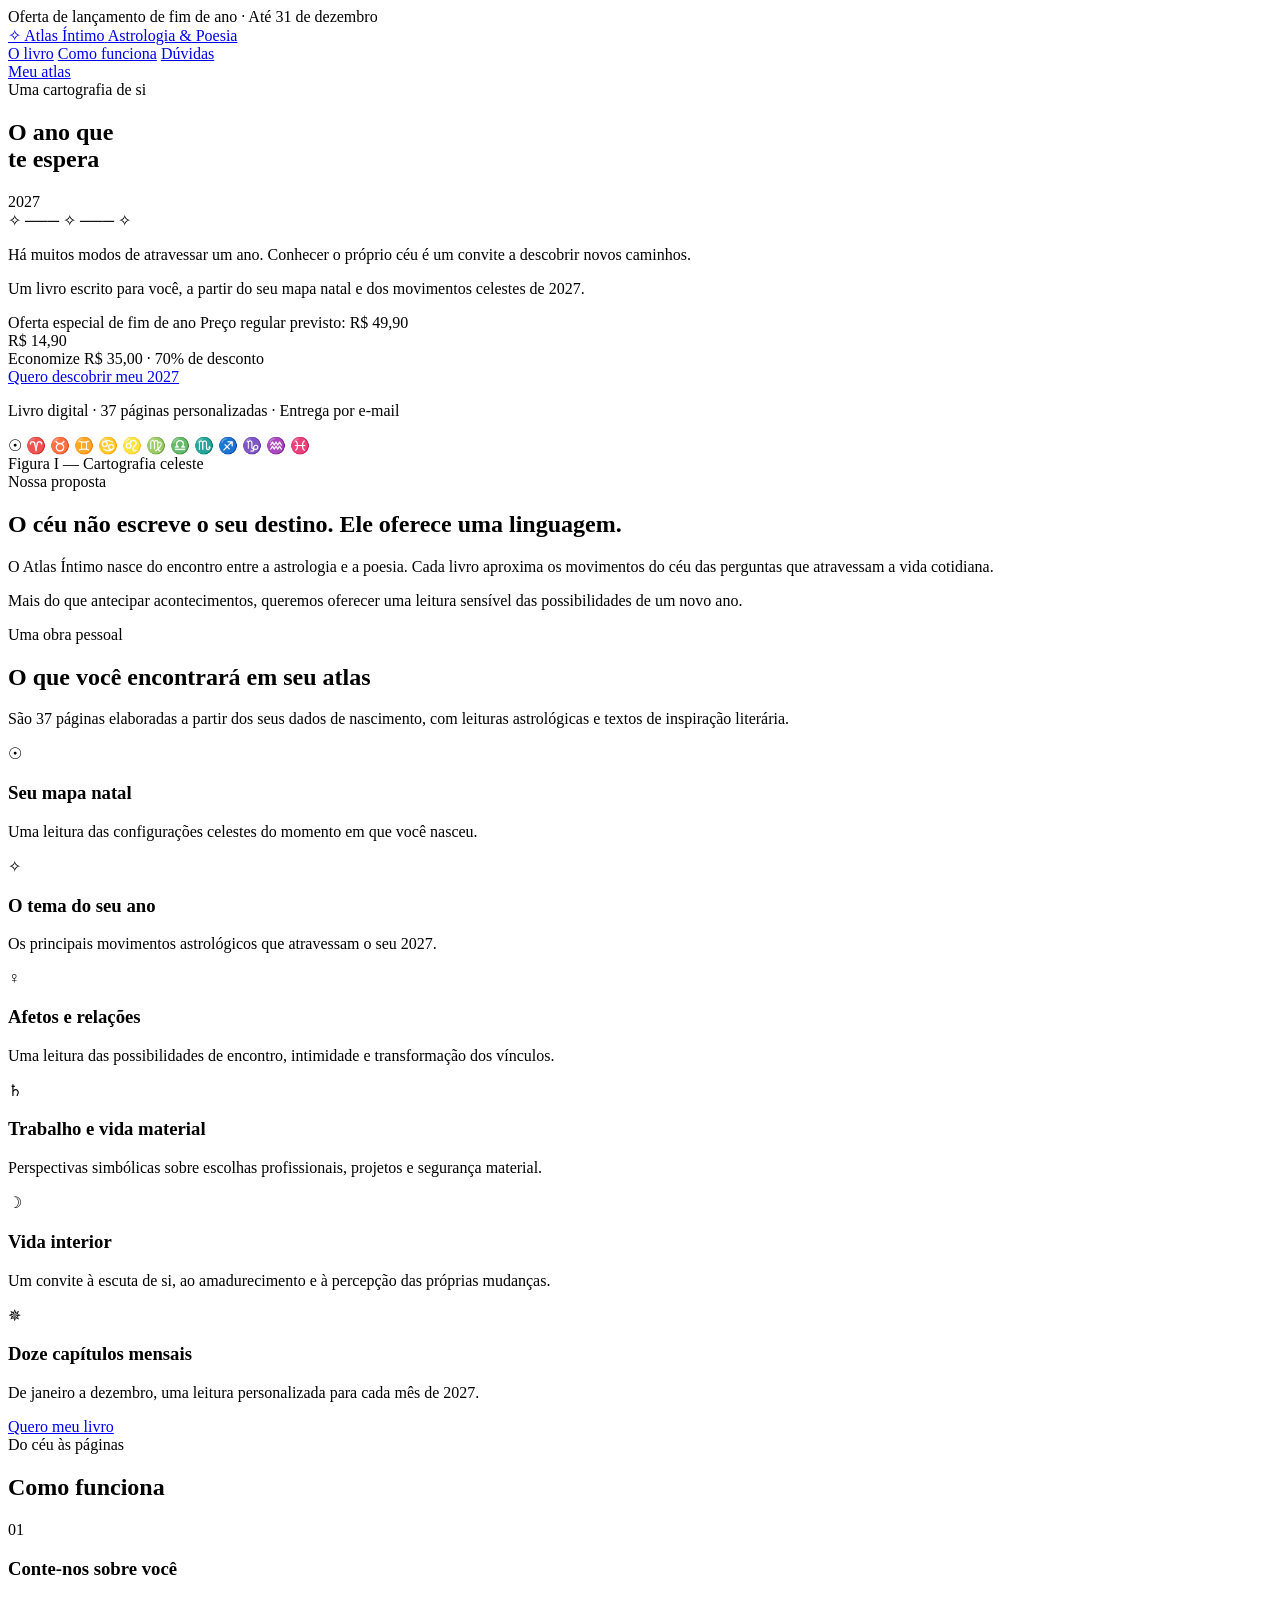
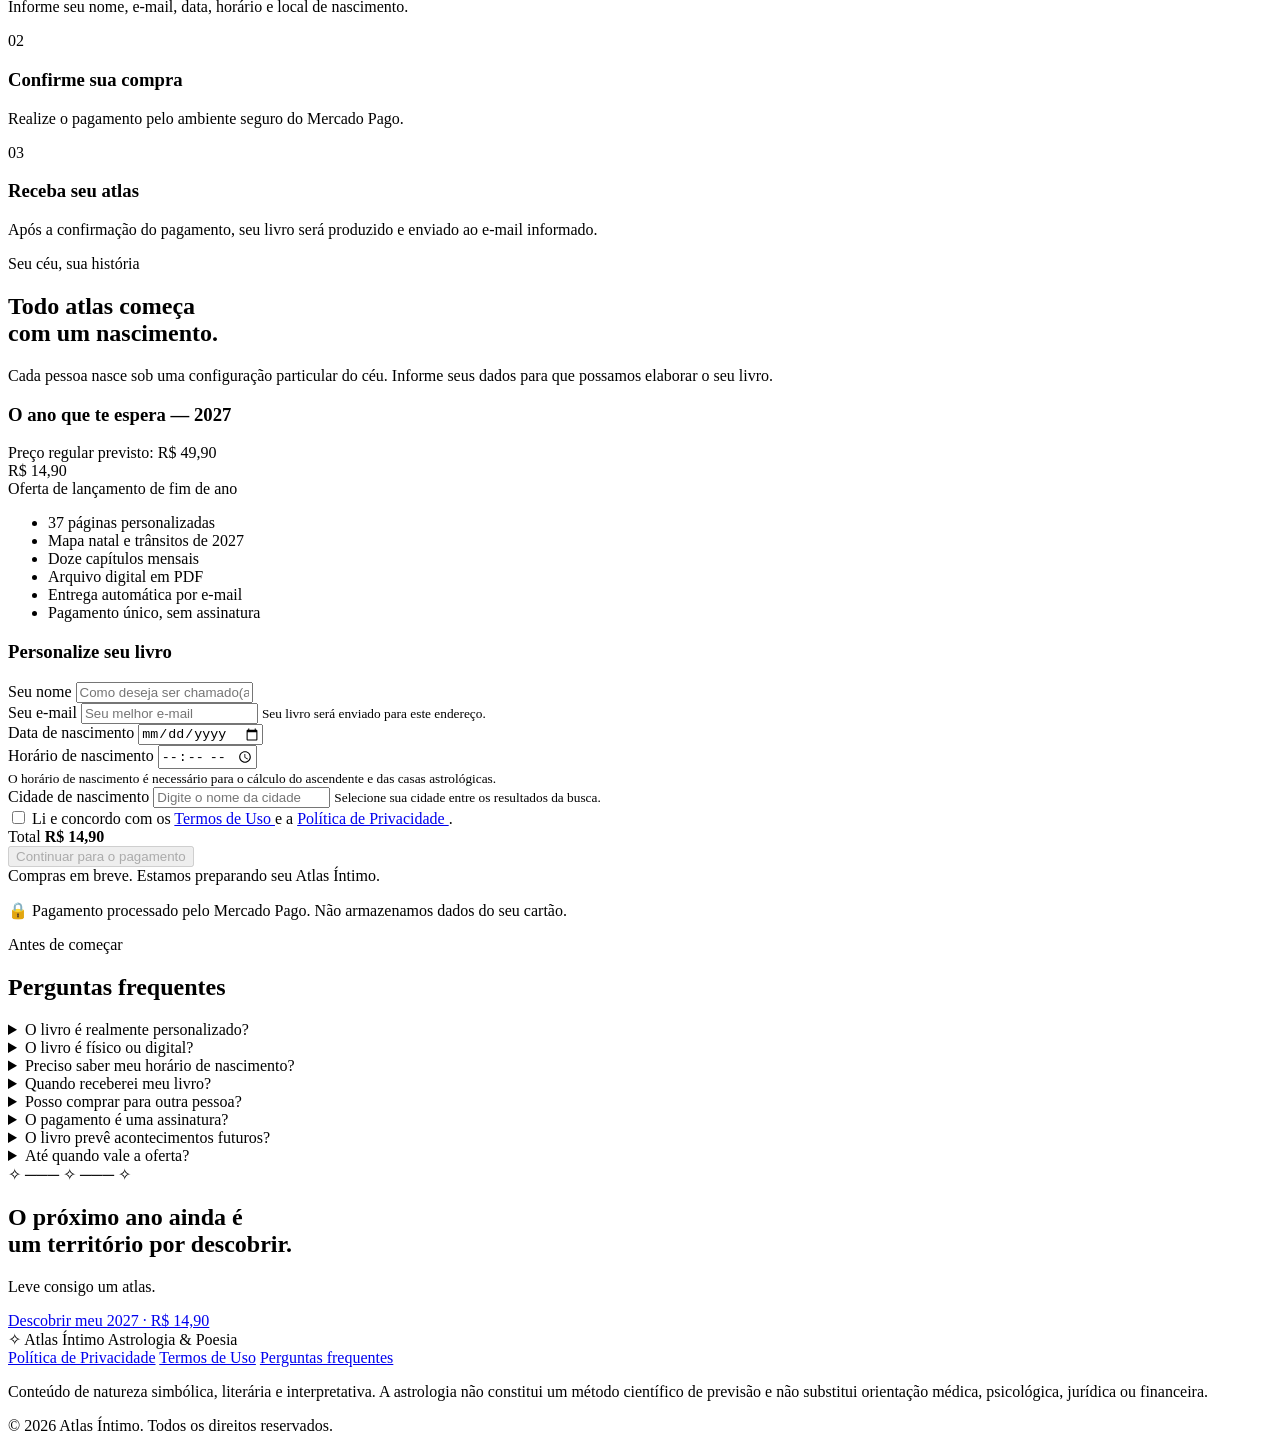
==== index.html @ c2a71038 "Create index.html Criar página inicial do Atlas Íntimo 2027" ====
<!DOCTYPE html>
<html lang="pt-BR">
<head>
    <meta charset="UTF-8">
    <meta name="viewport" content="width=device-width, initial-scale=1.0">

    <title>Atlas Íntimo | O ano que te espera — 2027</title>

    <meta name="description" content="Descubra o seu 2027 em um livro personalizado que aproxima astrologia, poesia e autoconhecimento.">

    <meta name="theme-color" content="#193C32">

    <link rel="stylesheet" href="style.css">
    <script src="script.js" defer></script>
</head>

<body>

    <div class="announcement">
        Oferta de lançamento de fim de ano · Até 31 de dezembro
    </div>

    <header class="header">
        <a class="brand" href="#">
            <span class="brand-symbol">✧</span>
            <span class="brand-name">Atlas Íntimo</span>
            <span class="brand-description">Astrologia &amp; Poesia</span>
        </a>

        <nav>
            <a href="#livro">O livro</a>
            <a href="#como-funciona">Como funciona</a>
            <a href="#perguntas">Dúvidas</a>
        </nav>

        <a class="button button-outline" href="#personalizar">
            Meu atlas
        </a>
    </header>

    <main>

        <section class="hero">
            <div class="hero-content">

                <span class="eyebrow">
                    Uma cartografia de si
                </span>

                <h1>O ano que<br>te espera</h1>

                <span class="hero-year">2027</span>

                <div class="ornament">✧ ─── ✧ ─── ✧</div>

                <p class="hero-description">
                    Há muitos modos de atravessar um ano.
                    Conhecer o próprio céu é um convite
                    a descobrir novos caminhos.
                </p>

                <p>
                    Um livro escrito para você, a partir
                    do seu mapa natal e dos movimentos
                    celestes de 2027.
                </p>

                <div class="offer">
                    <span class="offer-label">
                        Oferta especial de fim de ano
                    </span>

                    <span class="price-original">
                        Preço regular previsto: R$ 49,90
                    </span>

                    <div class="price">R$ 14,90</div>

                    <span class="discount">
                        Economize R$ 35,00 · 70% de desconto
                    </span>
                </div>

                <a class="button button-primary" href="#personalizar">
                    Quero descobrir meu 2027
                </a>

                <p class="microcopy">
                    Livro digital · 37 páginas personalizadas
                    · Entrega por e-mail
                </p>
            </div>

            <div class="hero-art" aria-hidden="true">
                <div class="celestial-map">
                    <div class="orbit orbit-one"></div>
                    <div class="orbit orbit-two"></div>
                    <div class="orbit orbit-three"></div>
                    <div class="orbit orbit-four"></div>

                    <span class="map-center">☉</span>

                    <span class="zodiac z1">♈</span>
                    <span class="zodiac z2">♉</span>
                    <span class="zodiac z3">♊</span>
                    <span class="zodiac z4">♋</span>
                    <span class="zodiac z5">♌</span>
                    <span class="zodiac z6">♍</span>
                    <span class="zodiac z7">♎</span>
                    <span class="zodiac z8">♏</span>
                    <span class="zodiac z9">♐</span>
                    <span class="zodiac z10">♑</span>
                    <span class="zodiac z11">♒</span>
                    <span class="zodiac z12">♓</span>
                </div>

                <span class="map-caption">
                    Figura I — Cartografia celeste
                </span>
            </div>
        </section>

        <section class="manifesto section">
            <span class="eyebrow">Nossa proposta</span>

            <h2>
                O céu não escreve o seu destino.
                Ele oferece uma linguagem.
            </h2>

            <p>
                O Atlas Íntimo nasce do encontro entre
                a astrologia e a poesia. Cada livro
                aproxima os movimentos do céu das
                perguntas que atravessam a vida cotidiana.
            </p>

            <p>
                Mais do que antecipar acontecimentos,
                queremos oferecer uma leitura sensível
                das possibilidades de um novo ano.
            </p>
        </section>

        <section id="livro" class="book-section section">

            <span class="eyebrow">Uma obra pessoal</span>

            <h2>O que você encontrará em seu atlas</h2>

            <p class="section-intro">
                São 37 páginas elaboradas a partir dos
                seus dados de nascimento, com leituras
                astrológicas e textos de inspiração literária.
            </p>

            <div class="feature-grid">

                <article class="feature">
                    <span class="feature-symbol">☉</span>
                    <h3>Seu mapa natal</h3>
                    <p>
                        Uma leitura das configurações
                        celestes do momento em que
                        você nasceu.
                    </p>
                </article>

                <article class="feature">
                    <span class="feature-symbol">✧</span>
                    <h3>O tema do seu ano</h3>
                    <p>
                        Os principais movimentos
                        astrológicos que atravessam
                        o seu 2027.
                    </p>
                </article>

                <article class="feature">
                    <span class="feature-symbol">♀</span>
                    <h3>Afetos e relações</h3>
                    <p>
                        Uma leitura das possibilidades
                        de encontro, intimidade e
                        transformação dos vínculos.
                    </p>
                </article>

                <article class="feature">
                    <span class="feature-symbol">♄</span>
                    <h3>Trabalho e vida material</h3>
                    <p>
                        Perspectivas simbólicas sobre
                        escolhas profissionais, projetos
                        e segurança material.
                    </p>
                </article>

                <article class="feature">
                    <span class="feature-symbol">☽</span>
                    <h3>Vida interior</h3>
                    <p>
                        Um convite à escuta de si,
                        ao amadurecimento e à percepção
                        das próprias mudanças.
                    </p>
                </article>

                <article class="feature">
                    <span class="feature-symbol">✵</span>
                    <h3>Doze capítulos mensais</h3>
                    <p>
                        De janeiro a dezembro,
                        uma leitura personalizada
                        para cada mês de 2027.
                    </p>
                </article>

            </div>

            <a class="button button-primary" href="#personalizar">
                Quero meu livro
            </a>
        </section>

        <section id="como-funciona" class="how-section section">

            <span class="eyebrow">Do céu às páginas</span>

            <h2>Como funciona</h2>

            <div class="steps">

                <article class="step">
                    <span class="step-number">01</span>
                    <h3>Conte-nos sobre você</h3>
                    <p>
                        Informe seu nome, e-mail,
                        data, horário e local de nascimento.
                    </p>
                </article>

                <article class="step">
                    <span class="step-number">02</span>
                    <h3>Confirme sua compra</h3>
                    <p>
                        Realize o pagamento pelo ambiente
                        seguro do Mercado Pago.
                    </p>
                </article>

                <article class="step">
                    <span class="step-number">03</span>
                    <h3>Receba seu atlas</h3>
                    <p>
                        Após a confirmação do pagamento,
                        seu livro será produzido e enviado
                        ao e-mail informado.
                    </p>
                </article>

            </div>
        </section>

        <section id="personalizar" class="order-section section">

            <div class="order-intro">

                <span class="eyebrow">Seu céu, sua história</span>

                <h2>Todo atlas começa<br>com um nascimento.</h2>

                <p>
                    Cada pessoa nasce sob uma configuração
                    particular do céu. Informe seus dados
                    para que possamos elaborar o seu livro.
                </p>

                <div class="order-summary">
                    <h3>O ano que te espera — 2027</h3>

                    <span class="price-original">
                        Preço regular previsto: R$ 49,90
                    </span>

                    <div class="price">R$ 14,90</div>

                    <span class="discount">
                        Oferta de lançamento de fim de ano
                    </span>

                    <ul>
                        <li>37 páginas personalizadas</li>
                        <li>Mapa natal e trânsitos de 2027</li>
                        <li>Doze capítulos mensais</li>
                        <li>Arquivo digital em PDF</li>
                        <li>Entrega automática por e-mail</li>
                        <li>Pagamento único, sem assinatura</li>
                    </ul>
                </div>
            </div>

            <form id="pedido-form" class="order-form">

                <h3>Personalize seu livro</h3>

                <div class="form-group">
                    <label for="nome">Seu nome</label>

                    <input
                        type="text"
                        id="nome"
                        name="nome"
                        placeholder="Como deseja ser chamado(a)?"
                        minlength="2"
                        maxlength="100"
                        autocomplete="name"
                        required
                    >
                </div>

                <div class="form-group">
                    <label for="email">Seu e-mail</label>

                    <input
                        type="email"
                        id="email"
                        name="email"
                        placeholder="Seu melhor e-mail"
                        maxlength="254"
                        autocomplete="email"
                        required
                    >

                    <small>
                        Seu livro será enviado para este endereço.
                    </small>
                </div>

                <div class="form-row">

                    <div class="form-group">
                        <label for="data_nascimento">
                            Data de nascimento
                        </label>

                        <input
                            type="date"
                            id="data_nascimento"
                            name="data_nascimento"
                            min="1900-01-01"
                            required
                        >
                    </div>

                    <div class="form-group">
                        <label for="hora_nascimento">
                            Horário de nascimento
                        </label>

                        <input
                            type="time"
                            id="hora_nascimento"
                            name="hora_nascimento"
                            required
                        >
                    </div>

                </div>

                <small class="form-note">
                    O horário de nascimento é necessário
                    para o cálculo do ascendente e das
                    casas astrológicas.
                </small>

                <div class="form-group city-group">

                    <label for="cidade_nascimento">
                        Cidade de nascimento
                    </label>

                    <input
                        type="text"
                        id="cidade_nascimento"
                        name="cidade_nascimento"
                        placeholder="Digite o nome da cidade"
                        autocomplete="off"
                        maxlength="150"
                        required
                    >

                    <div
                        id="sugestoes-cidades"
                        class="city-suggestions"
                        aria-live="polite"
                        hidden
                    ></div>

                    <small id="cidade-status">
                        Selecione sua cidade entre os
                        resultados da busca.
                    </small>
                </div>

                <input type="hidden" id="latitude" name="latitude">

                <input type="hidden" id="longitude" name="longitude">

                <input
                    type="hidden"
                    id="estado_nascimento"
                    name="estado_nascimento"
                >

                <input
                    type="hidden"
                    id="pais_nascimento"
                    name="pais_nascimento"
                >

                <div class="form-group consent">

                    <label class="checkbox-label">
                        <input
                            type="checkbox"
                            id="consentimento"
                            required
                        >

                        <span>
                            Li e concordo com os
                            <a href="termos.html" target="_blank" rel="noopener">
                                Termos de Uso
                            </a>
                            e a
                            <a href="privacidade.html" target="_blank" rel="noopener">
                                Política de Privacidade
                            </a>.
                        </span>
                    </label>
                </div>

                <div class="checkout-total">
                    <span>Total</span>
                    <strong>R$ 14,90</strong>
                </div>

                <button
                    type="submit"
                    id="botao-pagamento"
                    class="button button-primary button-full"
                    disabled
                >
                    Continuar para o pagamento
                </button>

                <div
                    id="form-mensagem"
                    role="status"
                    aria-live="polite"
                >
                    Compras em breve. Estamos preparando
                    seu Atlas Íntimo.
                </div>

                <p class="secure-payment">
                    🔒 Pagamento processado pelo Mercado Pago.
                    Não armazenamos dados do seu cartão.
                </p>

            </form>
        </section>

        <section id="perguntas" class="faq-section section">

            <span class="eyebrow">Antes de começar</span>

            <h2>Perguntas frequentes</h2>

            <div class="faq-list">

                <details>
                    <summary>O livro é realmente personalizado?</summary>
                    <p>
                        Sim. O conteúdo utiliza os dados do
                        seu nascimento, o cálculo do seu
                        mapa natal e os trânsitos astrológicos
                        de 2027. Os textos são produzidos
                        com auxílio de inteligência artificial.
                    </p>
                </details>

                <details>
                    <summary>O livro é físico ou digital?</summary>
                    <p>
                        Digital. Você receberá um arquivo
                        PDF de 37 páginas, que poderá ler
                        no celular, no computador ou no tablet.
                    </p>
                </details>

                <details>
                    <summary>Preciso saber meu horário de nascimento?</summary>
                    <p>
                        Sim. O horário é necessário para
                        calcular o ascendente e as casas
                        astrológicas utilizados no livro.
                    </p>
                </details>

                <details>
                    <summary>Quando receberei meu livro?</summary>
                    <p>
                        A produção começa após a confirmação
                        do pagamento. O arquivo será enviado
                        automaticamente ao seu e-mail assim
                        que estiver pronto.
                    </p>
                </details>

                <details>
                    <summary>Posso comprar para outra pessoa?</summary>
                    <p>
                        Sim, desde que tenha autorização
                        para utilizar os dados de nascimento
                        dessa pessoa. Informe o e-mail
                        em que deseja receber o arquivo.
                    </p>
                </details>

                <details>
                    <summary>O pagamento é uma assinatura?</summary>
                    <p>
                        Não. O pagamento é único e
                        corresponde à aquisição do seu
                        livro personalizado de 2027.
                    </p>
                </details>

                <details>
                    <summary>O livro prevê acontecimentos futuros?</summary>
                    <p>
                        O Atlas Íntimo oferece interpretações
                        simbólicas de inspiração astrológica
                        e literária. Não apresenta previsões
                        científicas nem determina acontecimentos
                        futuros.
                    </p>
                </details>

                <details>
                    <summary>Até quando vale a oferta?</summary>
                    <p>
                        A oferta de lançamento de R$ 14,90
                        é prevista até 31 de dezembro de 2026.
                        O preço regular previsto é R$ 49,90.
                    </p>
                </details>

            </div>
        </section>

        <section class="closing-section section">

            <div class="ornament">✧ ─── ✧ ─── ✧</div>

            <h2>O próximo ano ainda é<br>um território por descobrir.</h2>

            <p>
                Leve consigo um atlas.
            </p>

            <a class="button button-primary" href="#personalizar">
                Descobrir meu 2027 · R$ 14,90
            </a>
        </section>

    </main>

    <footer class="footer">

        <div class="footer-brand">

            <span class="brand-symbol">✧</span>

            <span class="brand-name">Atlas Íntimo</span>

            <span class="brand-description">
                Astrologia &amp; Poesia
            </span>

        </div>

        <nav class="footer-links">
            <a href="privacidade.html">Política de Privacidade</a>
            <a href="termos.html">Termos de Uso</a>
            <a href="#perguntas">Perguntas frequentes</a>
        </nav>

        <p class="editorial-notice">
            Conteúdo de natureza simbólica, literária
            e interpretativa. A astrologia não constitui
            um método científico de previsão e não
            substitui orientação médica, psicológica,
            jurídica ou financeira.
        </p>

        <p class="copyright">
            © 2026 Atlas Íntimo. Todos os direitos reservados.
        </p>

    </footer>

</body>
</html>
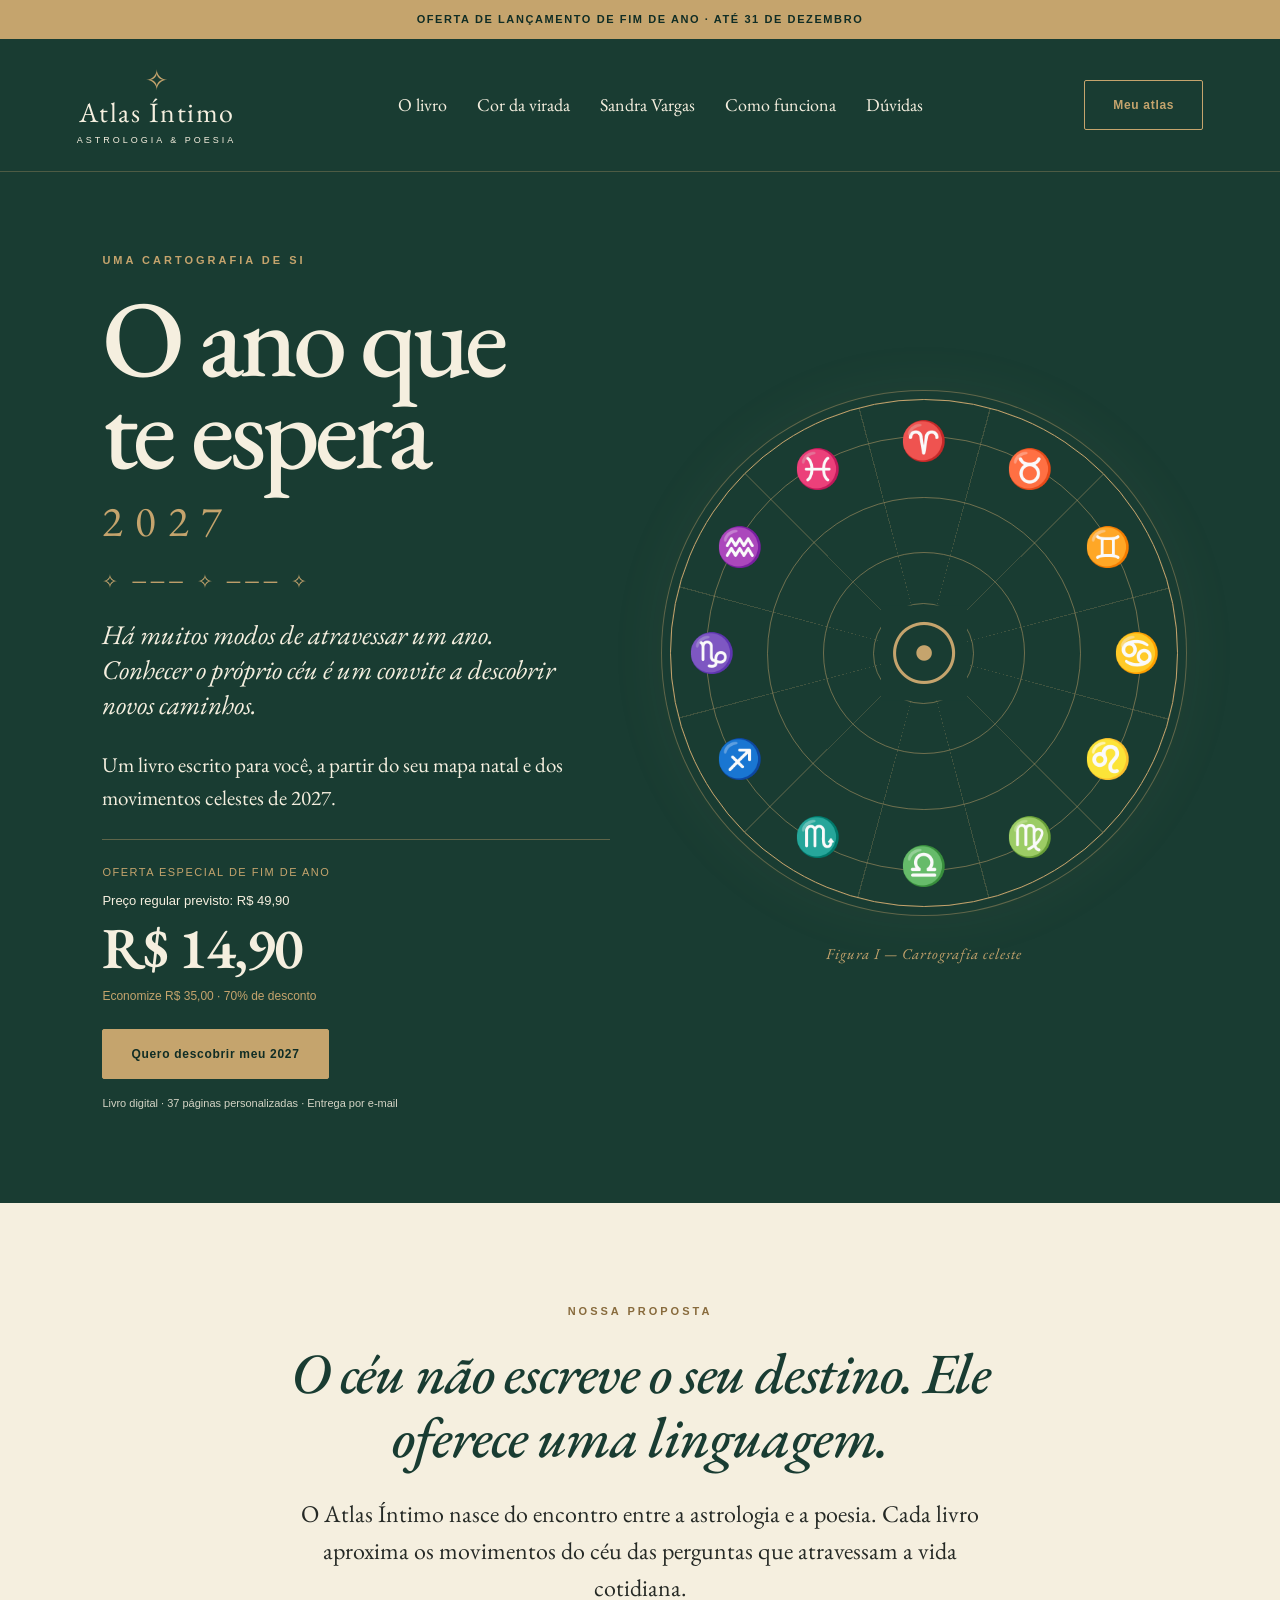
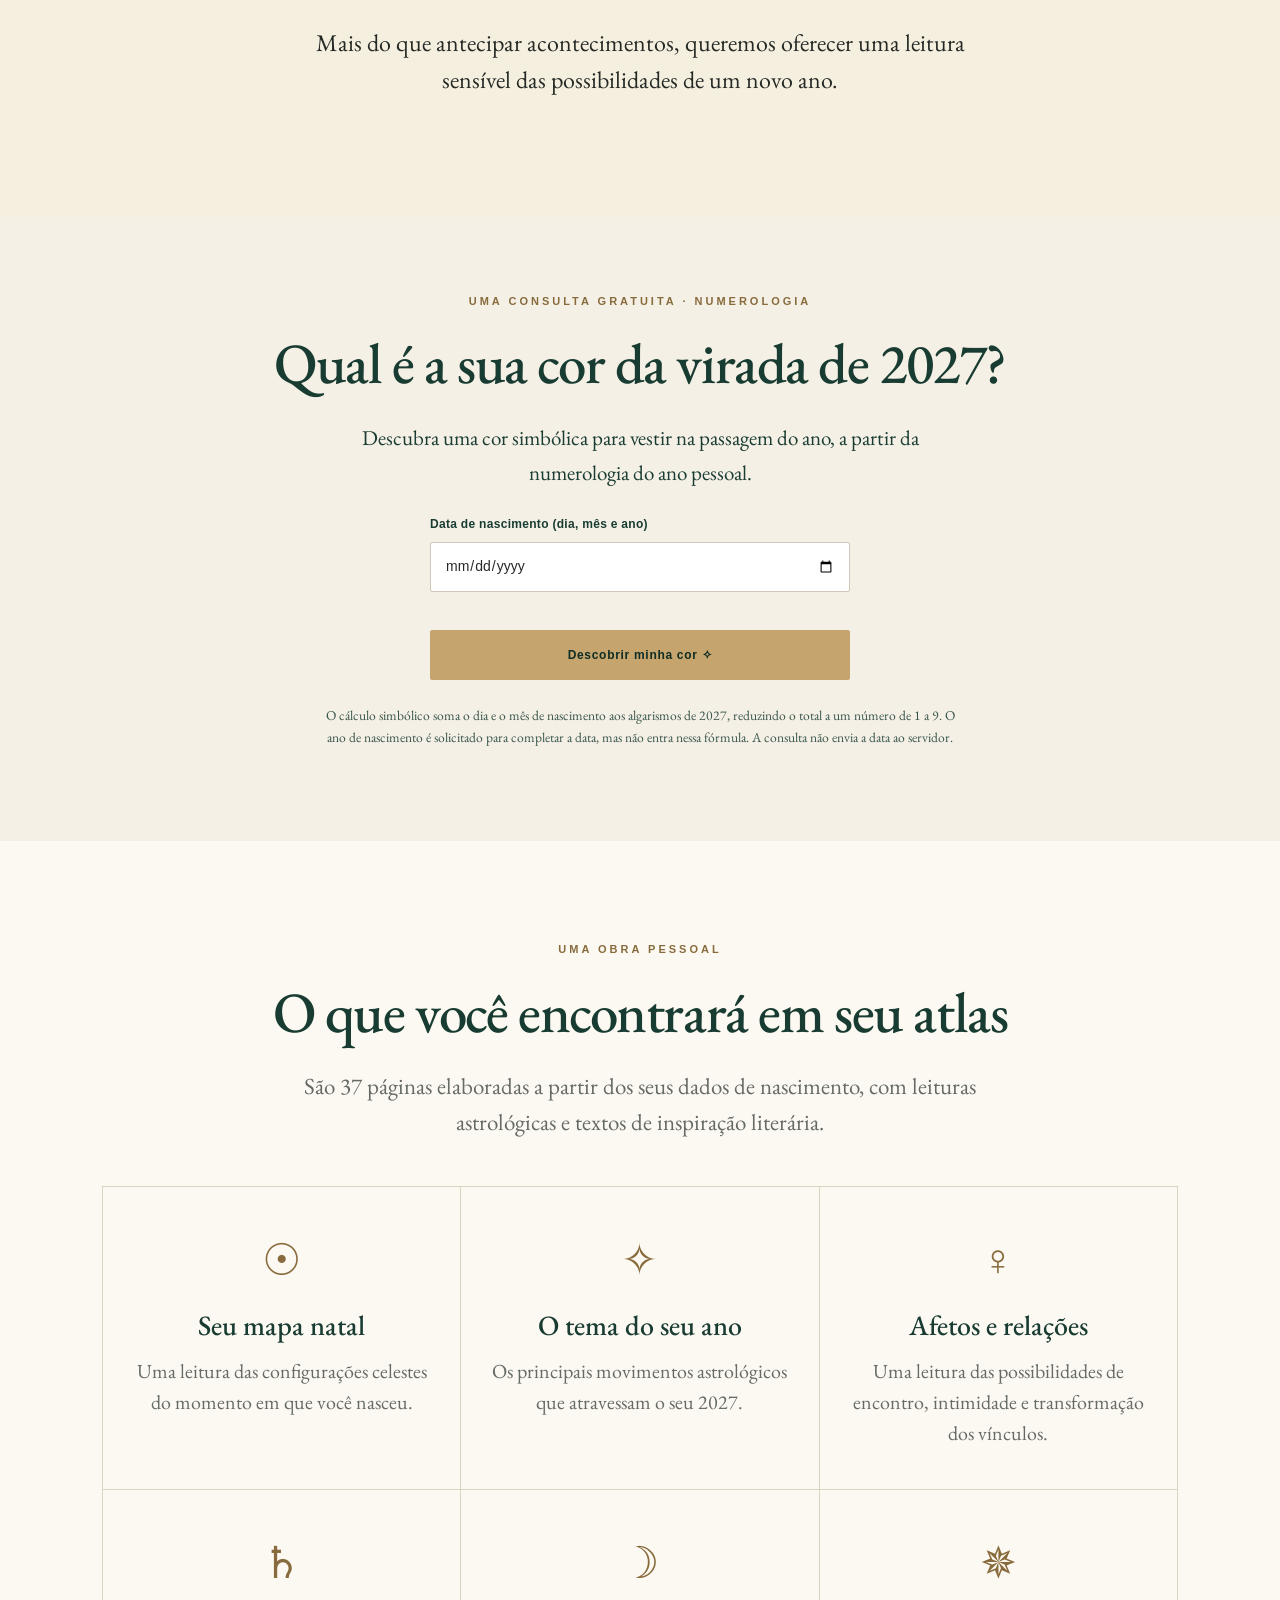
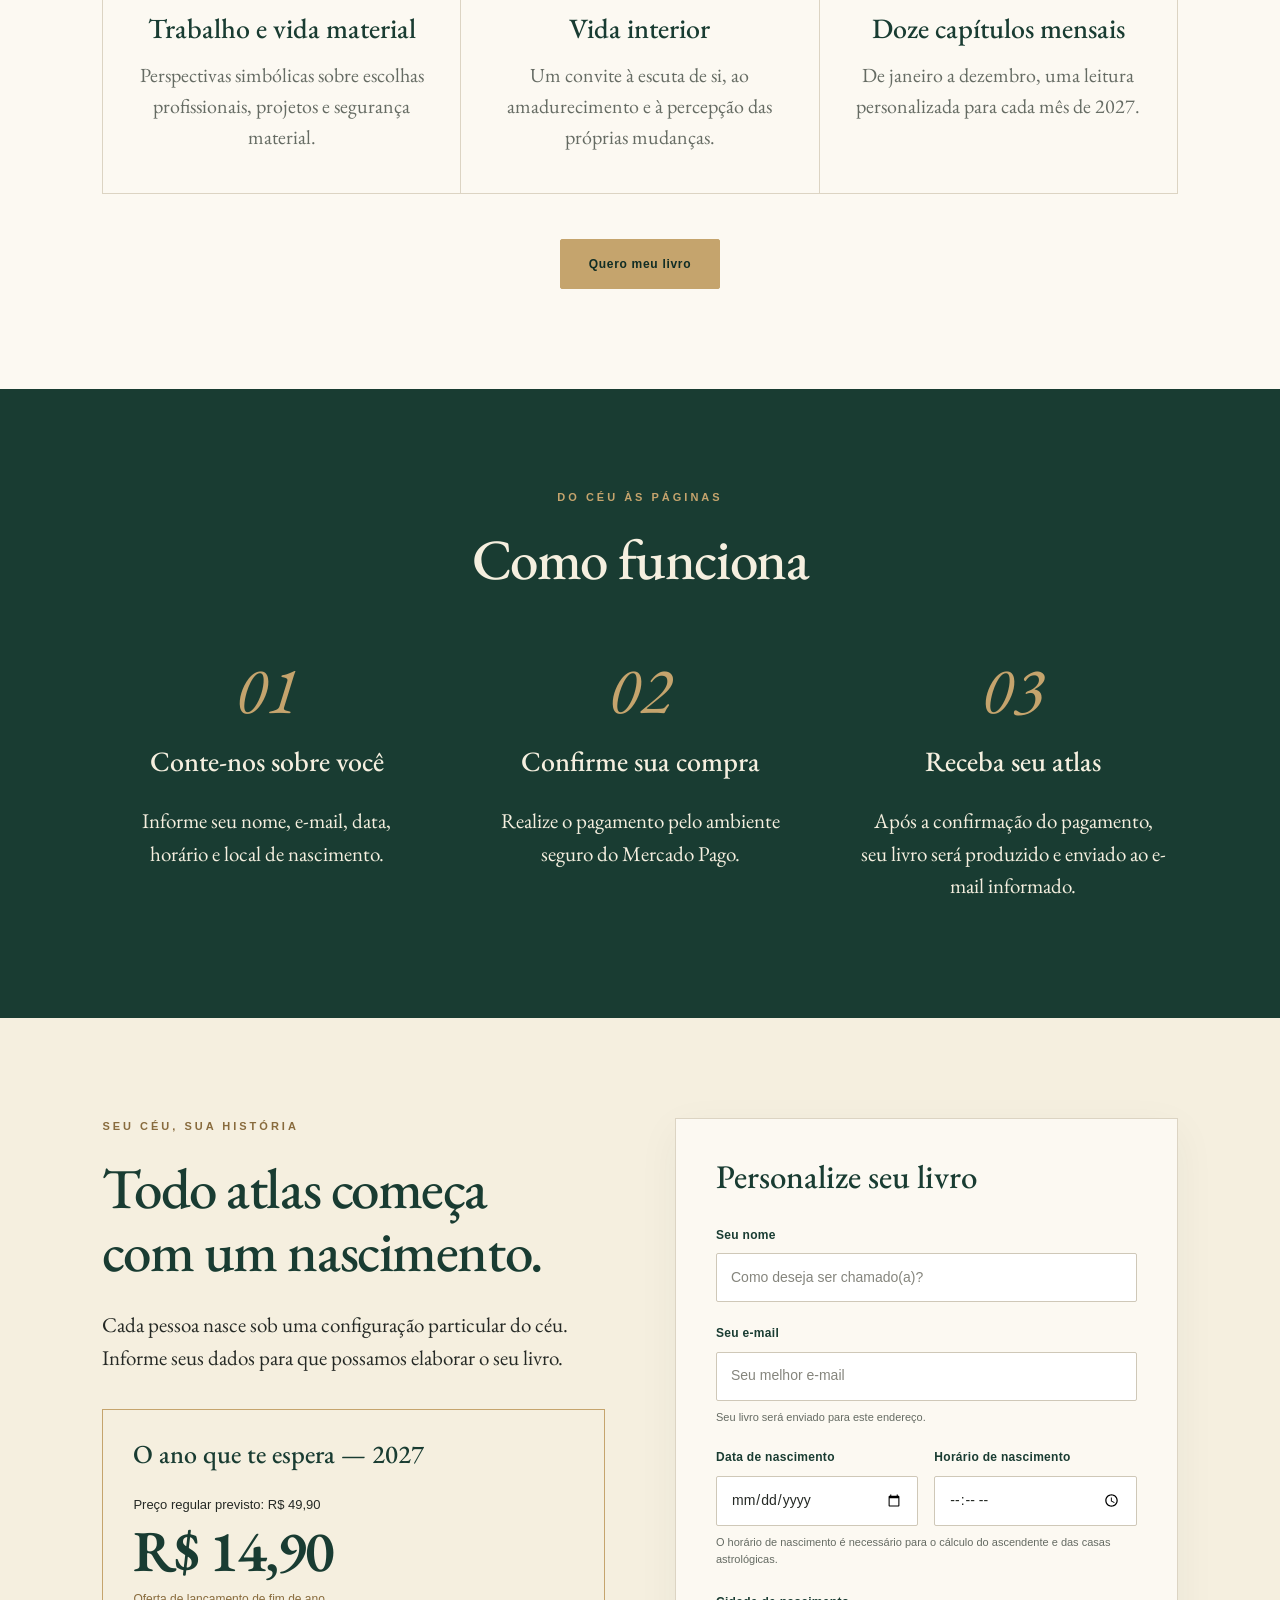
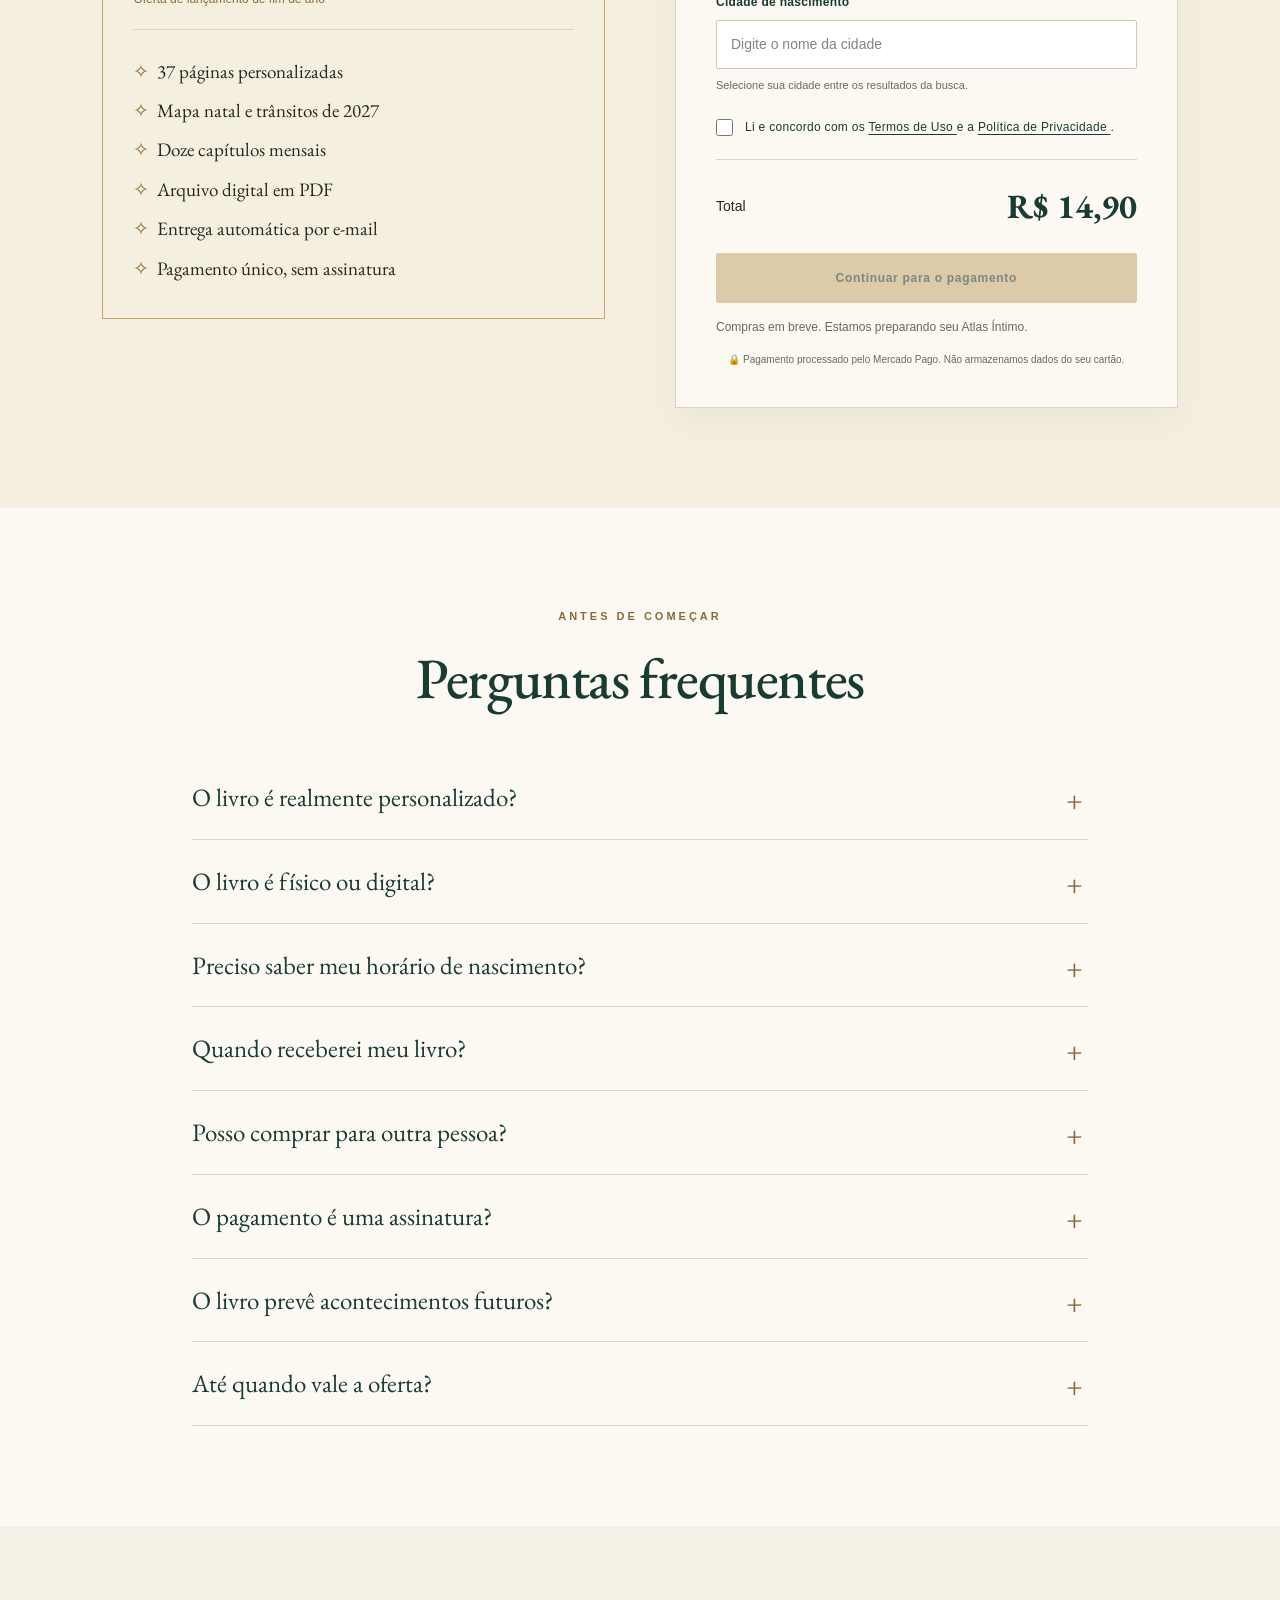
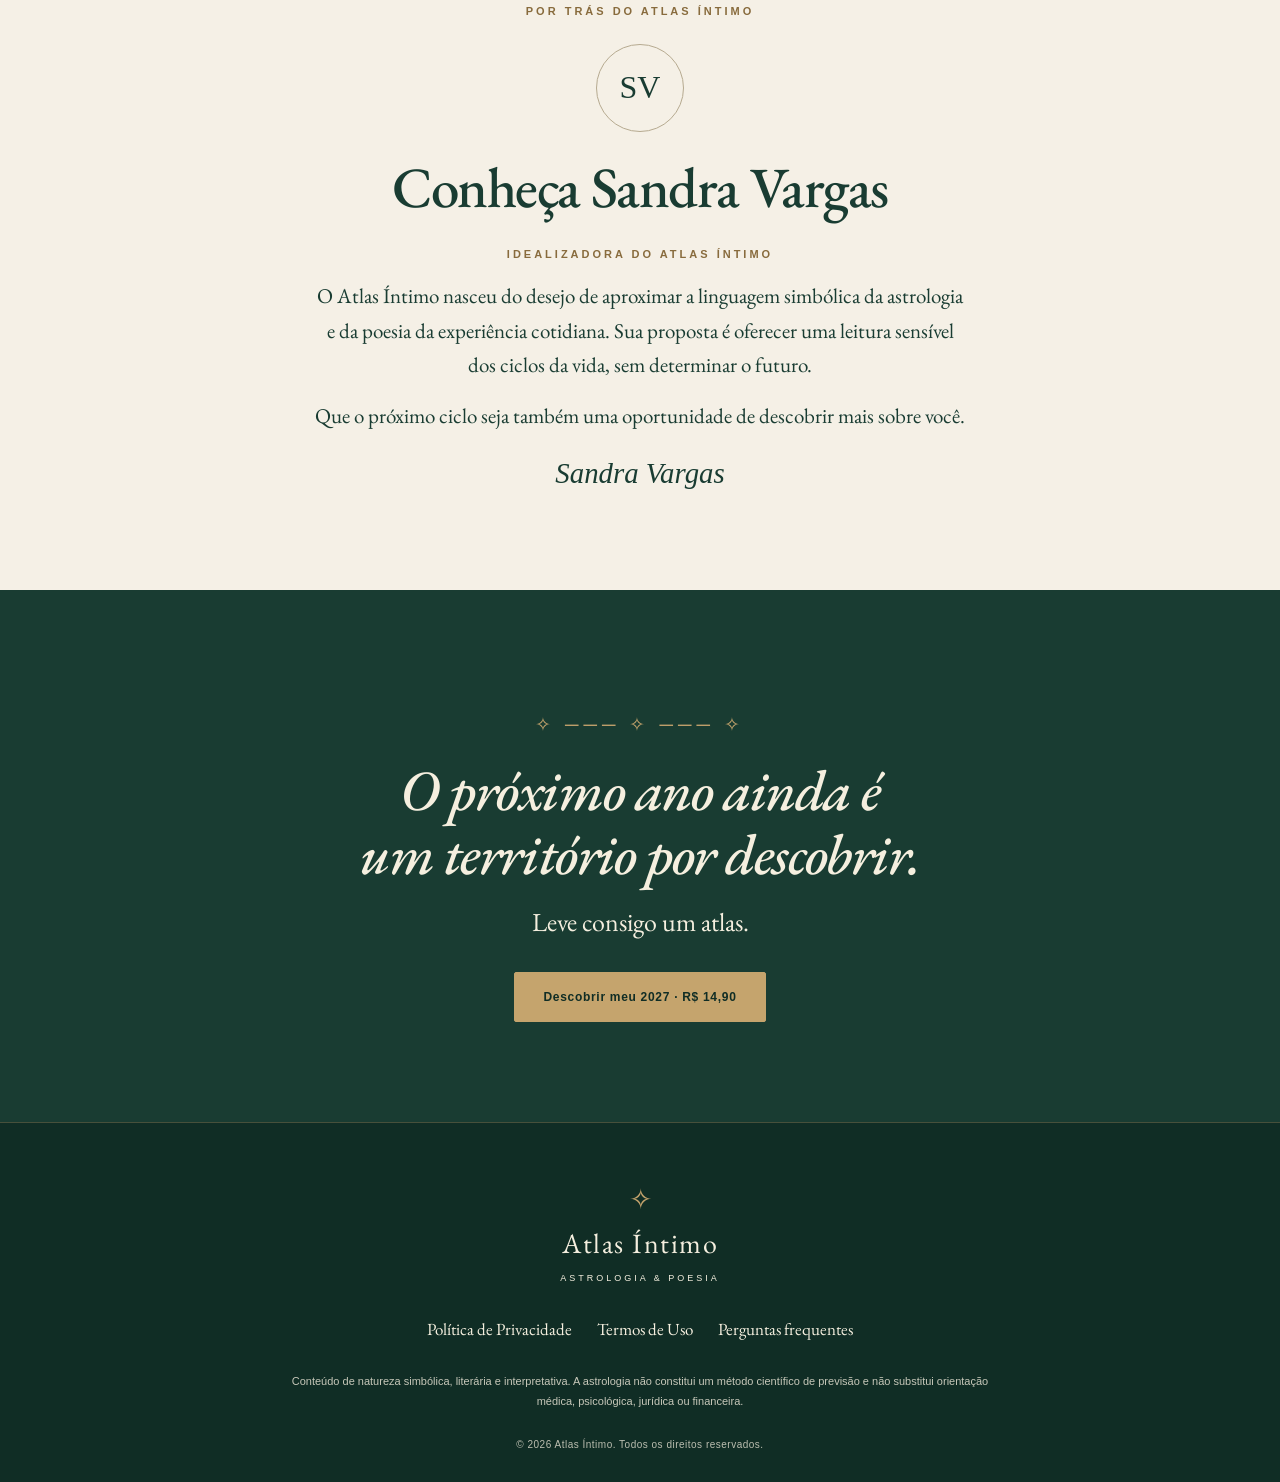
==== commit 22283c19: "Update index.html" ====
--- a/index.html
+++ b/index.html
@@ -1,4 +1,3 @@
-
 <!DOCTYPE html>
 <html lang="pt-BR">
 <head>
@@ -13,6 +12,18 @@
 
     <link rel="stylesheet" href="style.css">
     <script src="script.js" defer></script>
+<style>
+.atlas-virada,.atlas-perfil{text-align:center;background:#f5f0e6;color:#193c32;padding:clamp(2rem,6vw,5rem) 1.25rem;scroll-margin-top:6rem}
+.atlas-virada p,.atlas-perfil p{max-width:650px;margin:1rem auto;line-height:1.65}
+.atlas-virada-form{max-width:420px;margin:1.5rem auto;display:grid;gap:1rem;text-align:left}
+.atlas-virada-form input{width:100%;box-sizing:border-box;padding:.85rem;border:1px solid #b6aa90;border-radius:4px;background:#fff;color:#193c32;font:inherit}
+#virada-resultado{max-width:650px;margin:2rem auto;padding:1.5rem;border:1px solid #b6aa90;border-radius:8px}
+#virada-amostra{width:76px;height:76px;border-radius:50%;border:1px solid #b6aa90;margin:0 auto 1rem}
+.atlas-virada-nota{font-size:.85rem;opacity:.85}
+.atlas-monograma{width:88px;height:88px;border:1px solid #b6aa90;border-radius:50%;display:grid;place-items:center;margin:1.5rem auto;font:2rem Georgia,serif}
+.atlas-assinatura{font:italic 1.8rem Georgia,serif}
+@media(max-width:700px){.atlas-virada .button{white-space:normal}.atlas-virada-form{width:100%}}
+</style>
 </head>
 
 <body>
@@ -30,6 +41,8 @@
 
         <nav>
             <a href="#livro">O livro</a>
+            <a href="#cor-da-virada">Cor da virada</a>
+            <a href="#sandra-vargas">Sandra Vargas</a>
             <a href="#como-funciona">Como funciona</a>
             <a href="#perguntas">Dúvidas</a>
         </nav>
@@ -143,6 +156,29 @@
             </p>
         </section>
 
+        <section id="cor-da-virada" class="section atlas-virada">
+            <span class="eyebrow">Uma consulta gratuita · Numerologia</span>
+            <h2>Qual é a sua cor da virada de 2027?</h2>
+            <p>Descubra uma cor simbólica para vestir na passagem do ano, a partir da numerologia do ano pessoal.</p>
+            <form id="virada-form" class="atlas-virada-form">
+                <div class="form-group">
+                    <label for="virada-nascimento">Data de nascimento (dia, mês e ano)</label>
+                    <input type="date" id="virada-nascimento" min="1900-01-01" required>
+                </div>
+                <button type="submit" class="button button-primary">Descobrir minha cor ✧</button>
+            </form>
+            <div id="virada-resultado" hidden aria-live="polite">
+                <div id="virada-amostra" aria-hidden="true"></div>
+                <h3 id="virada-cor"></h3>
+                <p id="virada-significado"></p>
+                <p id="virada-roupa"></p>
+                <p id="virada-intencao"></p>
+                <p>Quer descobrir mais sobre o seu próximo ciclo? Conheça seu Atlas Íntimo personalizado.</p>
+                <a class="button button-primary" href="#personalizar">Quero meu Atlas · R$ 14,90</a>
+            </div>
+            <p class="atlas-virada-nota">O cálculo simbólico soma o dia e o mês de nascimento aos algarismos de 2027, reduzindo o total a um número de 1 a 9. O ano de nascimento é solicitado para completar a data, mas não entra nessa fórmula. A consulta não envia a data ao servidor.</p>
+        </section>
+
         <section id="livro" class="book-section section">
 
             <span class="eyebrow">Uma obra pessoal</span>
@@ -562,6 +598,16 @@
             </div>
         </section>
 
+        <section id="sandra-vargas" class="section atlas-perfil">
+            <span class="eyebrow">Por trás do Atlas Íntimo</span>
+            <div class="atlas-monograma" aria-hidden="true">SV</div>
+            <h2>Conheça Sandra Vargas</h2>
+            <p class="eyebrow">Idealizadora do Atlas Íntimo</p>
+            <p>O Atlas Íntimo nasceu do desejo de aproximar a linguagem simbólica da astrologia e da poesia da experiência cotidiana. Sua proposta é oferecer uma leitura sensível dos ciclos da vida, sem determinar o futuro.</p>
+            <p>Que o próximo ciclo seja também uma oportunidade de descobrir mais sobre você.</p>
+            <p class="atlas-assinatura">Sandra Vargas</p>
+        </section>
+
         <section class="closing-section section">
 
             <div class="ornament">✧ ─── ✧ ─── ✧</div>
@@ -613,5 +659,40 @@
 
     </footer>
 
+<script>
+(() => {
+ const form = document.getElementById('virada-form');
+ const input = document.getElementById('virada-nascimento');
+ const result = document.getElementById('virada-resultado');
+ const now = new Date();
+ input.max = [now.getFullYear(), String(now.getMonth()+1).padStart(2,'0'), String(now.getDate()).padStart(2,'0')].join('-');
+ const cores = [
+ ['Vermelho','#BC3543','Coragem e iniciativa','Uma peça vermelha ou um acessório marcante.','Começar com coragem.'],
+ ['Laranja','#E58A42','Criatividade e conexão','Uma blusa laranja ou acessórios em tons de cobre.','Cultivar encontros.'],
+ ['Amarelo','#DDBB45','Otimismo e expressão','Uma peça amarela ou detalhes em amarelo.','Dar espaço à criatividade.'],
+ ['Verde','#54856A','Estabilidade e crescimento','Uma roupa verde ou acessórios em tons naturais.','Construir com constância.'],
+ ['Azul-claro','#83B8D3','Liberdade e transformação','Uma camisa azul-clara ou detalhes nesse tom.','Acolher mudanças.'],
+ ['Rosa','#D99AAE','Amor e harmonia','Uma peça rosa ou acessórios delicados.','Cuidar dos vínculos.'],
+ ['Violeta','#8864AA','Introspecção e espiritualidade','Uma roupa violeta ou detalhes em lilás.','Reservar tempo para si.'],
+ ['Dourado','#B59A51','Prosperidade e realização','Acessórios dourados ou uma peça metalizada.','Valorizar minhas conquistas.'],
+ ['Branco','#EAE6DF','Renovação e encerramento de ciclos','Uma roupa branca com acessórios neutros.','Abrir espaço para o novo.']
+ ];
+ input.addEventListener('input', () => {result.hidden=true;});
+ form.addEventListener('submit', e => {
+  e.preventDefault();
+  if (!input.reportValidity()) return;
+  const [,mes,dia] = input.value.split('-');
+  let n = [...(dia+mes+'2027')].reduce((a,b)=>a+Number(b),0);
+  while(n>9) n = [...String(n)].reduce((a,b)=>a+Number(b),0);
+  const c = cores[n-1];
+  document.getElementById('virada-amostra').style.backgroundColor=c[1];
+  document.getElementById('virada-cor').textContent=c[0]+' · Ano pessoal '+n;
+  document.getElementById('virada-significado').textContent=c[2];
+  document.getElementById('virada-roupa').textContent='Sugestão de roupa: '+c[3];
+  document.getElementById('virada-intencao').textContent='Intenção para 2027: '+c[4];
+  result.hidden=false;
+ });
+})();
+</script>
 </body>
 </html>
--- a/style.css
+++ b/style.css
@@ -0,0 +1,1121 @@
+
+/* ==================================================
+   ATLAS ÍNTIMO
+   Identidade visual — O ano que te espera 2027
+   ================================================== */
+
+@import url('https://fonts.googleapis.com/css2?family=EB+Garamond:ital,wght@0,400;0,500;0,600;0,700;1,400;1,500&display=swap');
+
+:root {
+    --green: #193C32;
+    --green-dark: #102D25;
+    --green-light: #295347;
+    --gold: #C5A46D;
+    --gold-dark: #886B3D;
+    --ivory: #F5EFDF;
+    --paper: #FCF9F2;
+    --ink: #252925;
+    --muted: #656B63;
+    --line: #DCD4C3;
+    --white: #FFFFFF;
+    --serif: 'EB Garamond', Georgia, serif;
+    --sans: Arial, Helvetica, sans-serif;
+}
+
+* {
+    box-sizing: border-box;
+}
+
+html {
+    scroll-behavior: smooth;
+    scroll-padding-top: 30px;
+}
+
+body {
+    margin: 0;
+    background: var(--paper);
+    color: var(--ink);
+    font-family: var(--serif);
+    font-size: 21px;
+    line-height: 1.55;
+    -webkit-font-smoothing: antialiased;
+}
+
+h1, h2, h3, p {
+    margin-top: 0;
+}
+
+h1, h2, h3 {
+    font-weight: 500;
+    line-height: 1.12;
+}
+
+h2 {
+    font-size: clamp(36px, 5vw, 57px);
+    color: var(--green);
+    letter-spacing: -0.025em;
+    margin-bottom: 25px;
+}
+
+h3 {
+    font-size: 28px;
+    color: var(--green);
+}
+
+a {
+    color: inherit;
+    text-decoration: none;
+}
+
+button, input {
+    font: inherit;
+}
+
+button, a, input, summary {
+    -webkit-tap-highlight-color: transparent;
+}
+
+:focus-visible {
+    outline: 3px solid var(--gold);
+    outline-offset: 4px;
+}
+
+[hidden] {
+    display: none !important;
+}
+
+/* FAIXA PROMOCIONAL */
+
+.announcement {
+    padding: 11px 20px;
+    background: var(--gold);
+    color: var(--green-dark);
+    text-align: center;
+    font-family: var(--sans);
+    font-size: 11px;
+    font-weight: 600;
+    letter-spacing: 1.6px;
+    text-transform: uppercase;
+}
+
+/* CABEÇALHO */
+
+.header {
+    background: var(--green);
+    color: var(--ivory);
+    display: flex;
+    justify-content: space-between;
+    align-items: center;
+    gap: 30px;
+    padding: 25px 6%;
+    border-bottom: 1px solid rgba(197,164,109,0.3);
+}
+
+.brand {
+    display: flex;
+    flex-direction: column;
+    align-items: center;
+    line-height: 1.15;
+}
+
+.brand-symbol {
+    color: var(--gold);
+    font-size: 28px;
+}
+
+.brand-name {
+    font-size: 28px;
+    letter-spacing: 1.5px;
+}
+
+.brand-description {
+    font-family: var(--sans);
+    font-size: 9px;
+    text-transform: uppercase;
+    letter-spacing: 3px;
+    margin-top: 7px;
+}
+
+.header nav {
+    display: flex;
+    gap: 30px;
+    font-size: 18px;
+}
+
+.header nav a {
+    transition: color 0.2s;
+}
+
+.header nav a:hover {
+    color: var(--gold);
+}
+
+/* BOTÕES */
+
+.button {
+    display: inline-flex;
+    justify-content: center;
+    align-items: center;
+    text-align: center;
+    padding: 15px 28px;
+    font-family: var(--sans);
+    font-size: 12px;
+    font-weight: 600;
+    letter-spacing: 0.7px;
+    line-height: 1.5;
+    border: 1px solid transparent;
+    border-radius: 2px;
+    cursor: pointer;
+    transition: background 0.2s, color 0.2s;
+}
+
+.button-primary {
+    background: var(--gold);
+    color: var(--green-dark);
+    border-color: var(--gold);
+}
+
+.button-primary:hover {
+    background: #D9BD8D;
+    border-color: #D9BD8D;
+}
+
+.button-outline {
+    color: var(--gold);
+    border-color: var(--gold);
+    background: transparent;
+}
+
+.button-outline:hover {
+    color: var(--green);
+    background: var(--gold);
+}
+
+.button-full {
+    width: 100%;
+}
+
+.button:disabled {
+    opacity: 0.55;
+    cursor: not-allowed;
+}
+
+/* PÁGINA DE ABERTURA */
+
+.hero {
+    min-height: 720px;
+    background: var(--green);
+    color: var(--ivory);
+    display: grid;
+    grid-template-columns: 1fr 1fr;
+    align-items: center;
+    gap: 60px;
+    padding: 80px 8% 90px;
+    overflow: hidden;
+    position: relative;
+}
+
+.hero-content {
+    max-width: 560px;
+    position: relative;
+    z-index: 1;
+}
+
+.eyebrow {
+    display: block;
+    color: var(--gold-dark);
+    text-transform: uppercase;
+    font-family: var(--sans);
+    font-size: 11px;
+    font-weight: 600;
+    letter-spacing: 3px;
+    margin-bottom: 22px;
+}
+
+.hero .eyebrow {
+    color: var(--gold);
+}
+
+.hero h1 {
+    color: var(--ivory);
+    font-size: clamp(65px, 8.5vw, 116px);
+    letter-spacing: -0.045em;
+    line-height: 0.85;
+    margin-bottom: 20px;
+}
+
+.hero-year {
+    display: block;
+    color: var(--gold);
+    font-size: 43px;
+    letter-spacing: 12px;
+    line-height: 1.2;
+    margin-bottom: 15px;
+}
+
+.ornament {
+    color: var(--gold);
+    letter-spacing: 5px;
+    font-size: 19px;
+    margin: 20px 0;
+}
+
+.hero-description {
+    font-size: 27px;
+    line-height: 1.3;
+    font-style: italic;
+    max-width: 480px;
+}
+
+.hero p {
+    max-width: 480px;
+}
+
+.microcopy {
+    font-family: var(--sans);
+    font-size: 11px;
+    line-height: 1.7;
+    opacity: 0.85;
+    margin: 15px 0 0;
+}
+
+/* OFERTA COMERCIAL */
+
+.offer {
+    border-top: 1px solid rgba(197,164,109,0.4);
+    padding: 24px 0;
+    margin-top: 25px;
+}
+
+.offer-label {
+    display: block;
+    font-family: var(--sans);
+    font-size: 11px;
+    text-transform: uppercase;
+    letter-spacing: 1.5px;
+    color: var(--gold);
+    margin-bottom: 10px;
+}
+
+.price-original {
+    display: block;
+    font-family: var(--sans);
+    font-size: 13px;
+    line-height: 1.6;
+}
+
+.price {
+    font-size: 58px;
+    line-height: 1.15;
+    letter-spacing: -2px;
+    font-weight: 600;
+    margin: 3px 0;
+}
+
+.discount {
+    display: block;
+    font-family: var(--sans);
+    font-size: 12px;
+    color: var(--gold);
+    margin-top: 5px;
+}
+
+/* MAPA CELESTE DECORATIVO */
+
+.hero-art {
+    width: 100%;
+    display: flex;
+    align-items: center;
+    justify-content: center;
+    flex-direction: column;
+    position: relative;
+}
+
+.celestial-map {
+    width: min(100%, 540px);
+    aspect-ratio: 1;
+    position: relative;
+    border: 1px solid var(--gold);
+    border-radius: 50%;
+    color: var(--gold);
+    background:
+        repeating-conic-gradient(
+            from -15deg,
+            rgba(197,164,109,0.22) 0deg 0.3deg,
+            transparent 0.3deg 30deg
+        );
+    box-shadow:
+        0 0 0 8px var(--green),
+        0 0 0 9px rgba(197,164,109,0.4),
+        0 0 70px rgba(197,164,109,0.07);
+}
+
+.orbit {
+    position: absolute;
+    border-radius: 50%;
+    border: 1px solid rgba(197,164,109,0.5);
+}
+
+.orbit-one {
+    inset: 7%;
+}
+
+.orbit-two {
+    inset: 19%;
+}
+
+.orbit-three {
+    inset: 30%;
+}
+
+.orbit-four {
+    inset: 40%;
+}
+
+.map-center {
+    position: absolute;
+    left: 50%;
+    top: 50%;
+    transform: translate(-50%, -50%);
+    font-size: clamp(38px, 7vw, 85px);
+    line-height: 1;
+    background: var(--green);
+    padding: 5px;
+}
+
+.zodiac {
+    position: absolute;
+    transform: translate(-50%, -50%);
+    font-family: Georgia, serif;
+    font-size: clamp(20px, 3.5vw, 38px);
+    line-height: 1;
+    color: var(--gold);
+}
+
+.z1  { left: 50%;   top: 8%; }
+.z2  { left: 71%;   top: 13.6%; }
+.z3  { left: 86.4%; top: 29%; }
+.z4  { left: 92%;   top: 50%; }
+.z5  { left: 86.4%; top: 71%; }
+.z6  { left: 71%;   top: 86.4%; }
+.z7  { left: 50%;   top: 92%; }
+.z8  { left: 29%;   top: 86.4%; }
+.z9  { left: 13.6%; top: 71%; }
+.z10 { left: 8%;    top: 50%; }
+.z11 { left: 13.6%; top: 29%; }
+.z12 { left: 29%;   top: 13.6%; }
+
+.map-caption {
+    margin-top: 35px;
+    color: var(--gold);
+    font-size: 15px;
+    font-style: italic;
+    letter-spacing: 1px;
+}
+
+/* SEÇÕES EDITORIAIS */
+
+.section {
+    padding: 100px 8%;
+}
+
+.manifesto {
+    background: var(--ivory);
+    text-align: center;
+}
+
+.manifesto h2 {
+    max-width: 800px;
+    margin-left: auto;
+    margin-right: auto;
+    font-style: italic;
+}
+
+.manifesto p {
+    max-width: 680px;
+    margin: 0 auto 18px;
+    font-size: 24px;
+}
+
+.book-section {
+    text-align: center;
+}
+
+.section-intro {
+    max-width: 700px;
+    margin: 0 auto 40px;
+    color: var(--muted);
+    font-size: 23px;
+}
+
+.feature-grid {
+    max-width: 1200px;
+    margin: 45px auto;
+    display: grid;
+    grid-template-columns: repeat(3, 1fr);
+    border-top: 1px solid var(--line);
+    border-left: 1px solid var(--line);
+}
+
+.feature {
+    padding: 40px 30px;
+    border-right: 1px solid var(--line);
+    border-bottom: 1px solid var(--line);
+}
+
+.feature-symbol {
+    display: block;
+    color: var(--gold-dark);
+    font-family: Georgia, serif;
+    font-size: 44px;
+    margin-bottom: 15px;
+}
+
+.feature h3 {
+    margin-bottom: 15px;
+}
+
+.feature p {
+    font-size: 20px;
+    color: var(--muted);
+    margin-bottom: 0;
+}
+
+/* COMO FUNCIONA */
+
+.how-section {
+    background: var(--green);
+    color: var(--ivory);
+    text-align: center;
+}
+
+.how-section h2,
+.how-section h3 {
+    color: var(--ivory);
+}
+
+.how-section .eyebrow {
+    color: var(--gold);
+}
+
+.steps {
+    display: grid;
+    grid-template-columns: repeat(3, 1fr);
+    max-width: 1150px;
+    gap: 45px;
+    margin: 50px auto 0;
+}
+
+.step {
+    padding: 15px 10px;
+}
+
+.step-number {
+    display: block;
+    color: var(--gold);
+    font-size: 66px;
+    line-height: 1;
+    margin-bottom: 23px;
+    font-style: italic;
+}
+
+.step p {
+    font-size: 21px;
+    margin-bottom: 0;
+}
+
+/* ÁREA DE PERSONALIZAÇÃO */
+
+.order-section {
+    background: var(--ivory);
+    display: grid;
+    grid-template-columns: 1fr 1fr;
+    gap: 70px;
+    align-items: start;
+}
+
+.order-intro {
+    max-width: 550px;
+}
+
+.order-summary {
+    padding: 30px;
+    border: 1px solid var(--gold);
+    margin-top: 35px;
+}
+
+.order-summary h3 {
+    font-size: 26px;
+    margin-bottom: 25px;
+}
+
+.order-summary .price {
+    color: var(--green);
+}
+
+.order-summary .discount {
+    color: var(--gold-dark);
+}
+
+.order-summary ul {
+    padding: 22px 0 0;
+    margin: 20px 0 0;
+    list-style: none;
+    border-top: 1px solid var(--line);
+}
+
+.order-summary li {
+    position: relative;
+    padding: 5px 0 5px 24px;
+    font-size: 19px;
+}
+
+.order-summary li::before {
+    content: '✧';
+    color: var(--gold-dark);
+    position: absolute;
+    left: 0;
+}
+
+/* FORMULÁRIO */
+
+.order-form {
+    background: var(--paper);
+    padding: 40px;
+    border: 1px solid var(--line);
+    box-shadow: 0 12px 40px rgba(25,60,50,0.05);
+    min-width: 0;
+}
+
+.order-form h3 {
+    font-size: 33px;
+    margin-bottom: 30px;
+}
+
+.form-group {
+    margin-bottom: 22px;
+    min-width: 0;
+}
+
+.form-group > label {
+    display: block;
+    font-family: var(--sans);
+    font-size: 12px;
+    font-weight: 600;
+    letter-spacing: 0.3px;
+    margin-bottom: 9px;
+    color: var(--green);
+}
+
+.form-group input:not([type="checkbox"]) {
+    width: 100%;
+    min-width: 0;
+    min-height: 49px;
+    padding: 12px 14px;
+    border: 1px solid #CFC8B8;
+    border-radius: 2px;
+    background: var(--white);
+    color: var(--ink);
+    font-family: var(--sans);
+    font-size: 14px;
+    outline: none;
+    transition: border-color 0.2s;
+}
+
+.form-group input:focus {
+    border-color: var(--green);
+    box-shadow: 0 0 0 2px rgba(25,60,50,0.1);
+}
+
+.form-group input::placeholder {
+    color: #85857D;
+}
+
+.form-group small,
+.form-note {
+    display: block;
+    font-family: var(--sans);
+    font-size: 11px;
+    line-height: 1.6;
+    color: var(--muted);
+    margin-top: 8px;
+}
+
+.form-row {
+    display: grid;
+    grid-template-columns: 1fr 1fr;
+    gap: 16px;
+}
+
+.form-row .form-group {
+    margin-bottom: 0;
+}
+
+.form-note {
+    margin-bottom: 24px;
+}
+
+/* BUSCA DE CIDADES */
+
+.city-group {
+    position: relative;
+}
+
+.city-suggestions {
+    position: absolute;
+    z-index: 5;
+    width: 100%;
+    top: 75px;
+    background: var(--white);
+    border: 1px solid var(--line);
+    box-shadow: 0 10px 25px rgba(0,0,0,0.08);
+    max-height: 240px;
+    overflow-y: auto;
+}
+
+.city-suggestions button {
+    display: block;
+    width: 100%;
+    border: 0;
+    border-bottom: 1px solid var(--line);
+    background: var(--white);
+    text-align: left;
+    padding: 14px;
+    cursor: pointer;
+    font-family: var(--sans);
+    font-size: 13px;
+    color: var(--green);
+}
+
+.city-suggestions button:hover,
+.city-suggestions button:focus-visible {
+    background: var(--ivory);
+}
+
+/* CONSENTIMENTO E PAGAMENTO */
+
+.checkbox-label {
+    display: flex !important;
+    align-items: flex-start;
+    gap: 12px;
+    line-height: 1.7;
+    font-weight: 400 !important;
+}
+
+.checkbox-label input {
+    width: 17px;
+    height: 17px;
+    flex-shrink: 0;
+    margin: 2px 0 0;
+    accent-color: var(--green);
+}
+
+.checkbox-label a {
+    text-decoration: underline;
+    text-underline-offset: 3px;
+}
+
+.checkout-total {
+    display: flex;
+    justify-content: space-between;
+    align-items: center;
+    border-top: 1px solid var(--line);
+    padding: 20px 0;
+}
+
+.checkout-total span {
+    font-family: var(--sans);
+    font-size: 14px;
+}
+
+.checkout-total strong {
+    font-size: 34px;
+    color: var(--green);
+}
+
+#form-mensagem {
+    margin-top: 15px;
+    font-family: var(--sans);
+    font-size: 12px;
+    line-height: 1.6;
+    color: var(--muted);
+}
+
+#form-mensagem.erro {
+    color: #A33C35;
+}
+
+#form-mensagem.sucesso {
+    color: var(--green);
+}
+
+.secure-payment {
+    margin: 15px 0 0;
+    font-family: var(--sans);
+    font-size: 10px;
+    line-height: 1.5;
+    text-align: center;
+    color: var(--muted);
+}
+
+/* PERGUNTAS FREQUENTES */
+
+.faq-section {
+    max-width: 1100px;
+    margin: auto;
+}
+
+.faq-section > h2,
+.faq-section > .eyebrow {
+    text-align: center;
+}
+
+.faq-list {
+    margin-top: 45px;
+}
+
+.faq-list details {
+    border-bottom: 1px solid var(--line);
+    padding: 22px 0;
+}
+
+.faq-list summary {
+    cursor: pointer;
+    font-size: 25px;
+    color: var(--green);
+    list-style: none;
+    position: relative;
+    padding-right: 35px;
+}
+
+.faq-list summary::-webkit-details-marker {
+    display: none;
+}
+
+.faq-list summary::after {
+    content: '+';
+    position: absolute;
+    right: 5px;
+    color: var(--gold-dark);
+    font-size: 28px;
+}
+
+.faq-list details[open] summary::after {
+    content: '−';
+}
+
+.faq-list details p {
+    color: var(--muted);
+    margin: 15px 35px 0 0;
+    font-size: 21px;
+}
+
+/* ENCERRAMENTO */
+
+.closing-section {
+    text-align: center;
+    background: var(--green);
+    color: var(--ivory);
+}
+
+.closing-section h2 {
+    color: var(--ivory);
+    font-style: italic;
+    margin-bottom: 15px;
+}
+
+.closing-section p {
+    font-size: 26px;
+    margin-bottom: 30px;
+}
+
+/* RODAPÉ */
+
+.footer {
+    background: var(--green-dark);
+    color: var(--ivory);
+    text-align: center;
+    padding: 55px 8% 30px;
+    border-top: 1px solid rgba(197,164,109,0.3);
+}
+
+.footer-brand {
+    display: flex;
+    flex-direction: column;
+    align-items: center;
+    margin-bottom: 30px;
+}
+
+.footer-links {
+    display: flex;
+    justify-content: center;
+    flex-wrap: wrap;
+    gap: 25px;
+    font-size: 17px;
+    margin-bottom: 30px;
+}
+
+.footer-links a:hover {
+    color: var(--gold);
+}
+
+.editorial-notice {
+    max-width: 700px;
+    margin: 0 auto 25px;
+    font-family: var(--sans);
+    font-size: 11px;
+    line-height: 1.8;
+    opacity: 0.8;
+}
+
+.copyright {
+    font-family: var(--sans);
+    font-size: 10px;
+    opacity: 0.75;
+    letter-spacing: 0.5px;
+    margin-bottom: 0;
+}
+
+/* TABLETS */
+
+@media (max-width: 1000px) {
+
+    .header {
+        padding: 22px 5%;
+        gap: 15px;
+    }
+
+    .header nav {
+        gap: 15px;
+    }
+
+    .hero {
+        padding: 65px 6%;
+        gap: 35px;
+        min-height: auto;
+    }
+
+    .hero h1 {
+        font-size: clamp(58px, 8vw, 85px);
+    }
+
+    .section {
+        padding: 75px 6%;
+    }
+
+    .feature {
+        padding: 30px 20px;
+    }
+
+    .order-section {
+        gap: 35px;
+    }
+
+    .order-form {
+        padding: 27px;
+    }
+}
+
+/* CELULARES */
+
+@media (max-width: 700px) {
+
+    body {
+        font-size: 19px;
+    }
+
+    .announcement {
+        font-size: 9px;
+        letter-spacing: 1px;
+        padding: 10px 12px;
+    }
+
+    .header {
+        padding: 18px 5%;
+    }
+
+    .header nav {
+        display: none;
+    }
+
+    .header .button {
+        padding: 10px 16px;
+        font-size: 11px;
+    }
+
+    .brand-name {
+        font-size: 25px;
+    }
+
+    .brand-description {
+        font-size: 8px;
+        letter-spacing: 2px;
+    }
+
+    .hero {
+        grid-template-columns: 1fr;
+        text-align: center;
+        padding: 55px 6% 65px;
+        gap: 55px;
+    }
+
+    .hero-content {
+        margin: auto;
+    }
+
+    .hero h1 {
+        font-size: clamp(65px, 15vw, 92px);
+    }
+
+    .hero-year {
+        font-size: 35px;
+    }
+
+    .hero-description {
+        font-size: 25px;
+    }
+
+    .hero p {
+        margin-left: auto;
+        margin-right: auto;
+    }
+
+    .hero-art {
+        max-width: 350px;
+        margin: auto;
+    }
+
+    .celestial-map {
+        width: 90%;
+    }
+
+    .zodiac {
+        font-size: 26px;
+    }
+
+    .map-center {
+        font-size: 50px;
+    }
+
+    .map-caption {
+        margin-top: 25px;
+        font-size: 13px;
+    }
+
+    .section {
+        padding: 60px 6%;
+    }
+
+    h2 {
+        font-size: 38px;
+    }
+
+    .manifesto p {
+        font-size: 21px;
+    }
+
+    .section-intro {
+        font-size: 21px;
+    }
+
+    .feature-grid {
+        grid-template-columns: 1fr 1fr;
+    }
+
+    .feature {
+        padding: 26px 15px;
+    }
+
+    .feature h3 {
+        font-size: 23px;
+    }
+
+    .feature p {
+        font-size: 18px;
+        line-height: 1.4;
+    }
+
+    .feature-symbol {
+        font-size: 35px;
+    }
+
+    .steps {
+        grid-template-columns: 1fr;
+        gap: 20px;
+        margin-top: 25px;
+    }
+
+    .step {
+        max-width: 400px;
+        margin: auto;
+    }
+
+    .step-number {
+        font-size: 55px;
+        margin-bottom: 15px;
+    }
+
+    .order-section {
+        grid-template-columns: 1fr;
+        gap: 35px;
+    }
+
+    .order-summary {
+        padding: 25px;
+    }
+
+    .order-form {
+        padding: 25px 20px;
+    }
+
+    .order-form h3 {
+        font-size: 30px;
+    }
+
+    .form-group input:not([type="checkbox"]) {
+        font-size: 16px;
+    }
+
+    .faq-list summary {
+        font-size: 23px;
+    }
+
+    .faq-list details p {
+        font-size: 19px;
+    }
+
+    .footer-links {
+        gap: 15px;
+        font-size: 16px;
+    }
+}
+
+@media (max-width: 360px) {
+
+    .feature-grid,
+    .form-row {
+        grid-template-columns: 1fr;
+    }
+
+    .form-row {
+        gap: 20px;
+    }
+
+    .hero h1 {
+        font-size: 60px;
+    }
+}
+
+/* ACESSIBILIDADE */
+
+@media (prefers-reduced-motion: reduce) {
+
+    html {
+        scroll-behavior: auto;
+    }
+
+    *, *::before, *::after {
+        transition: none !important;
+        animation: none !important;
+    }
+}
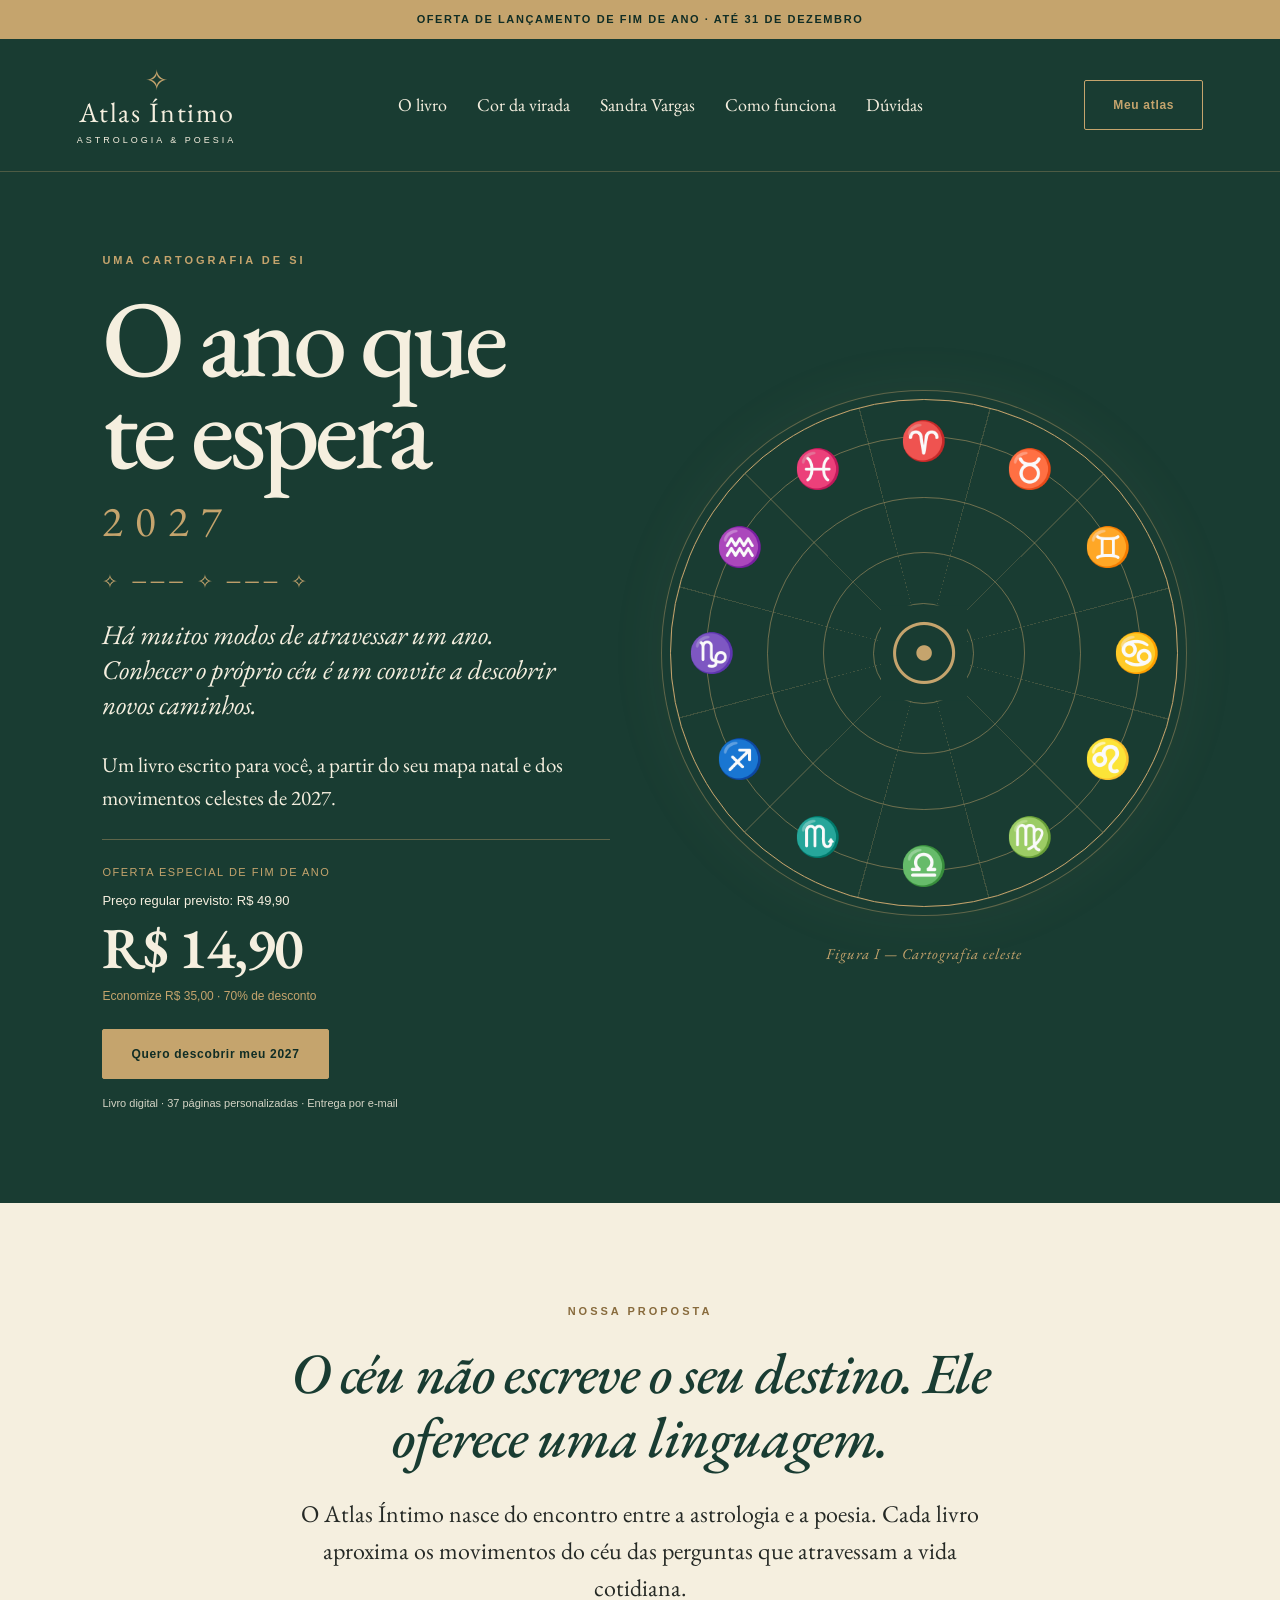
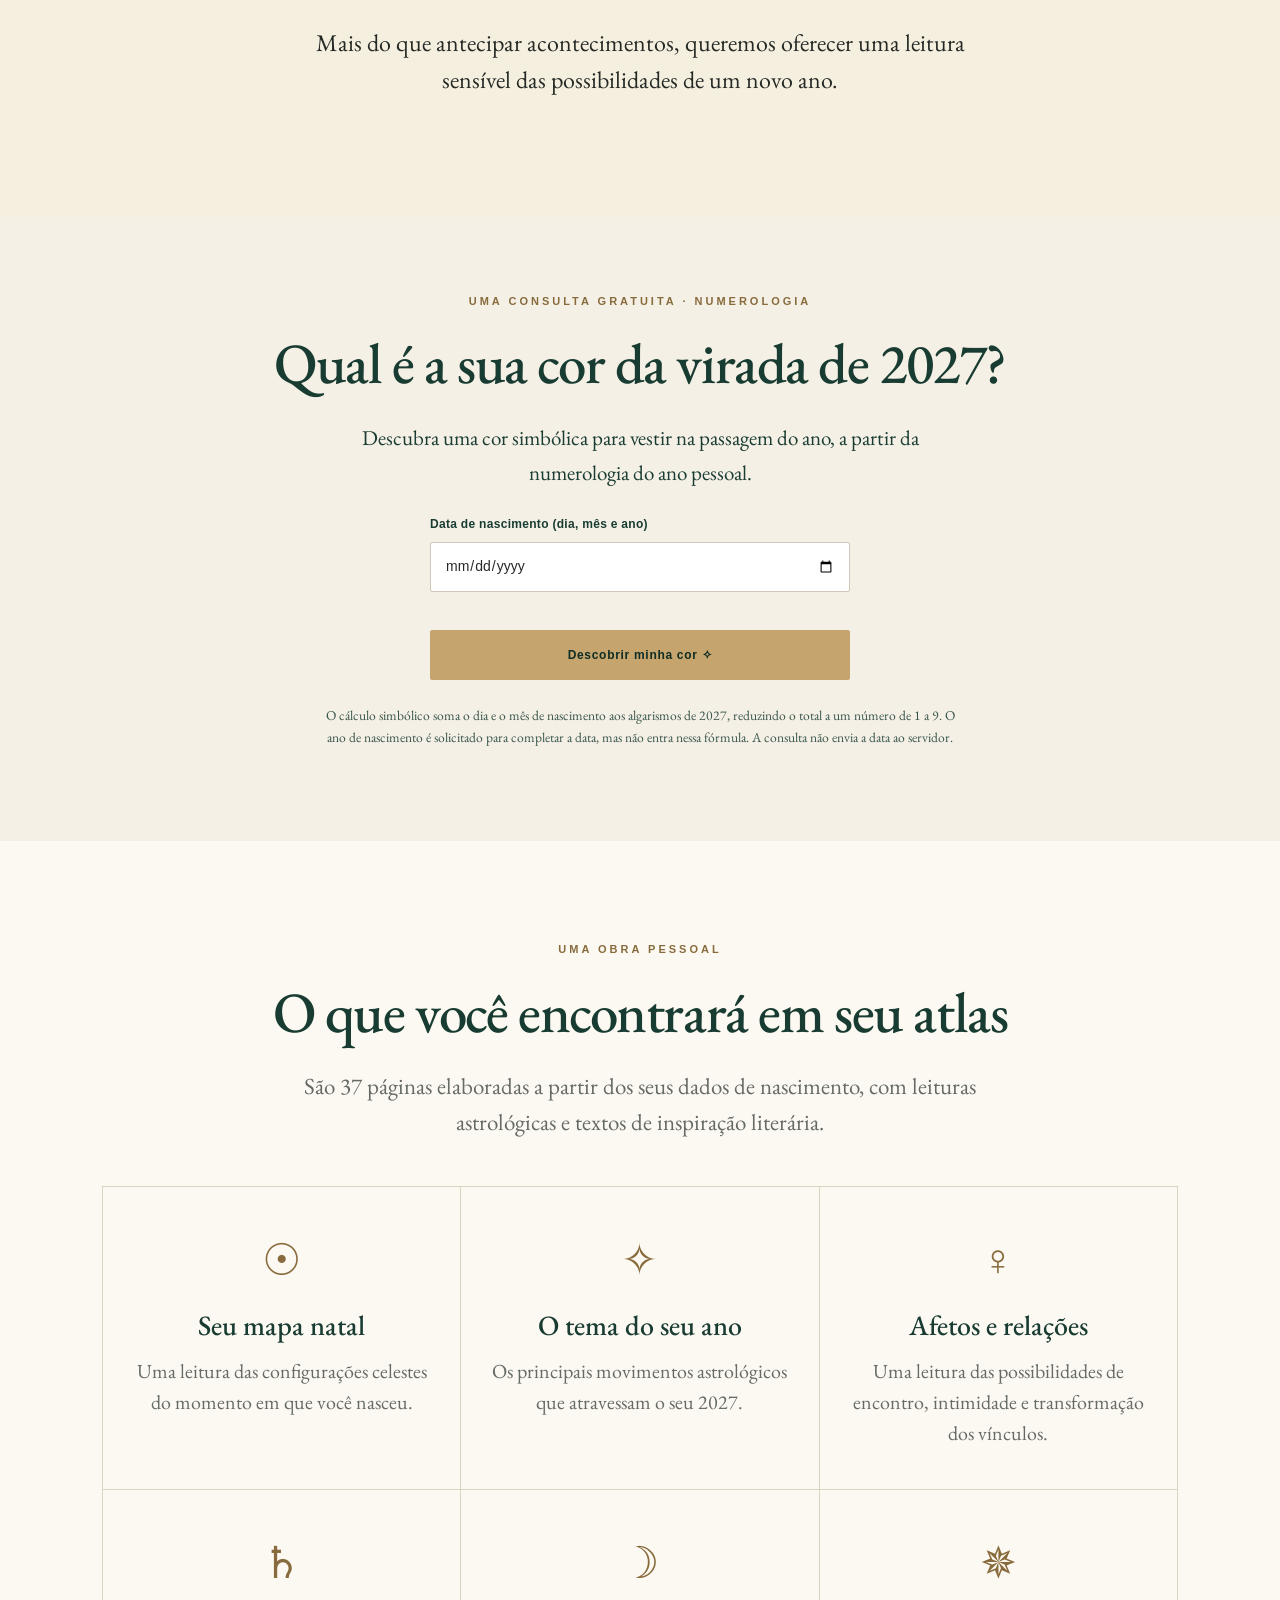
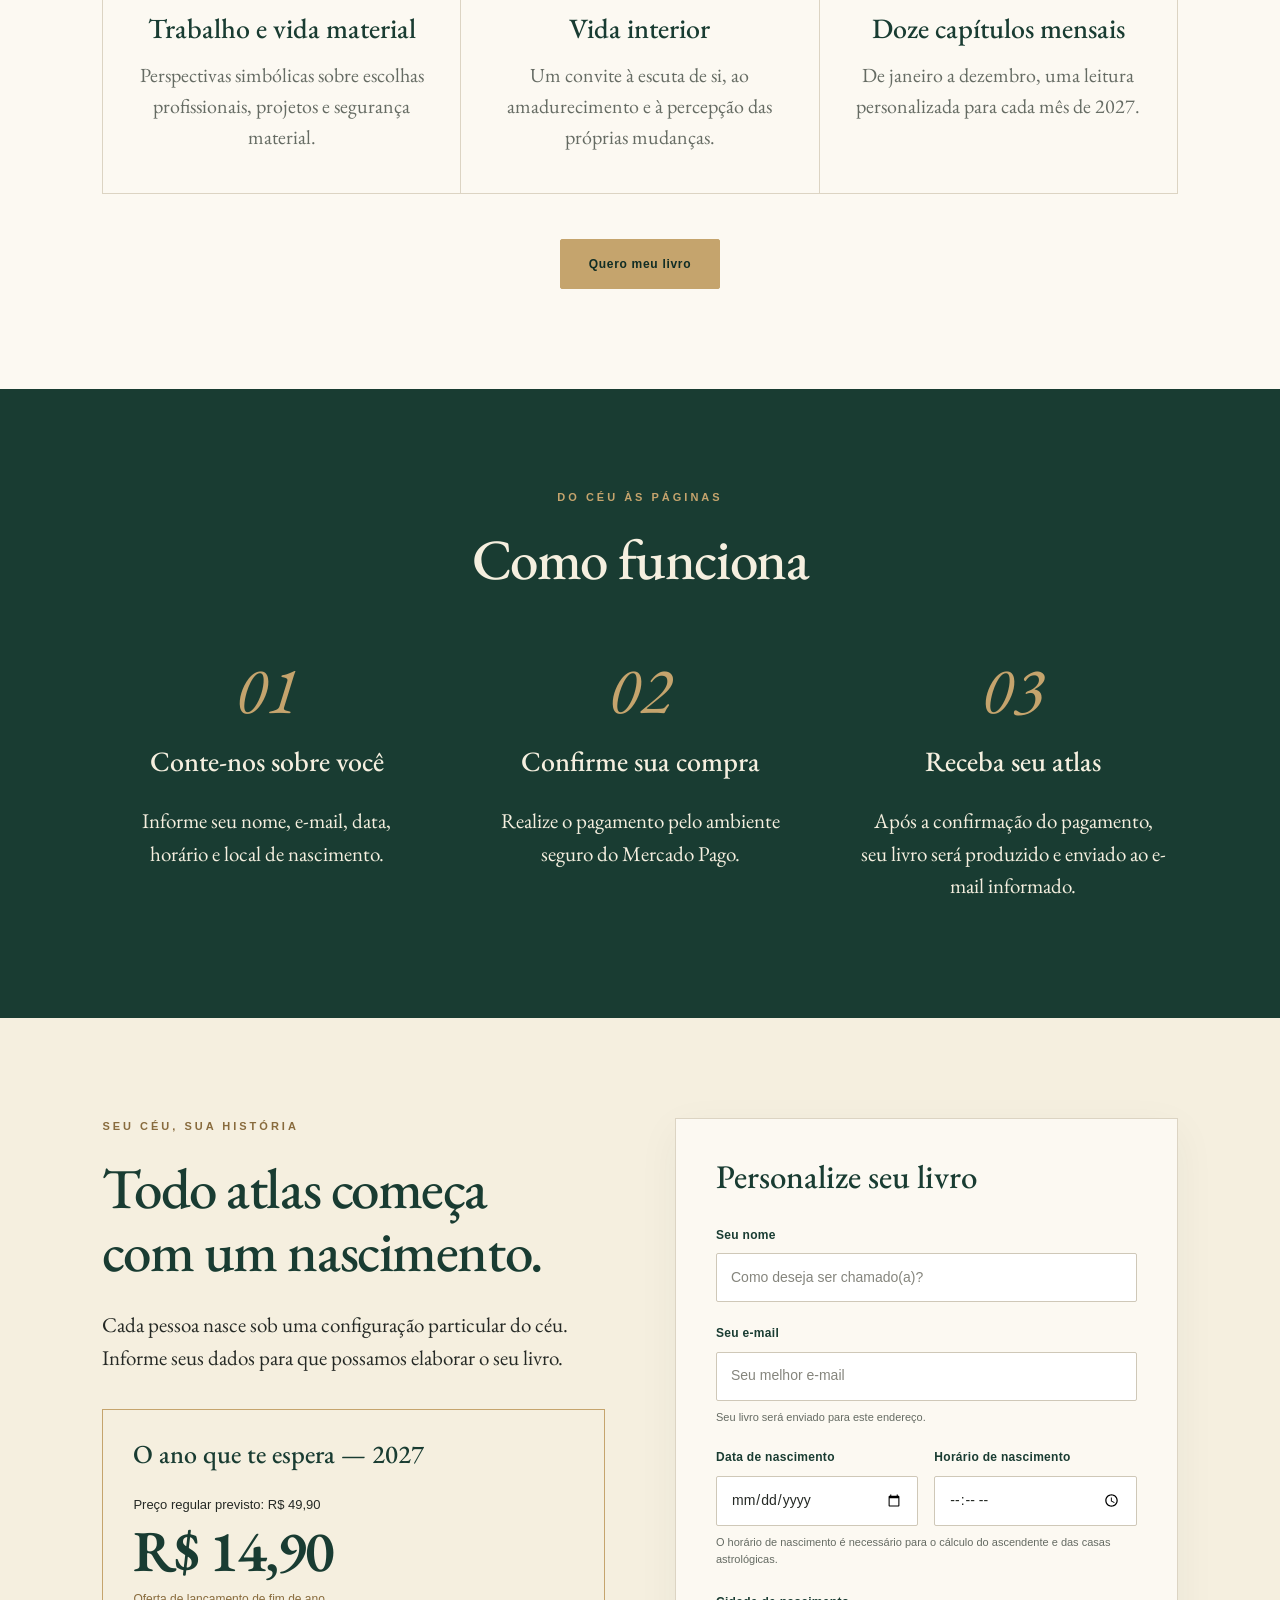
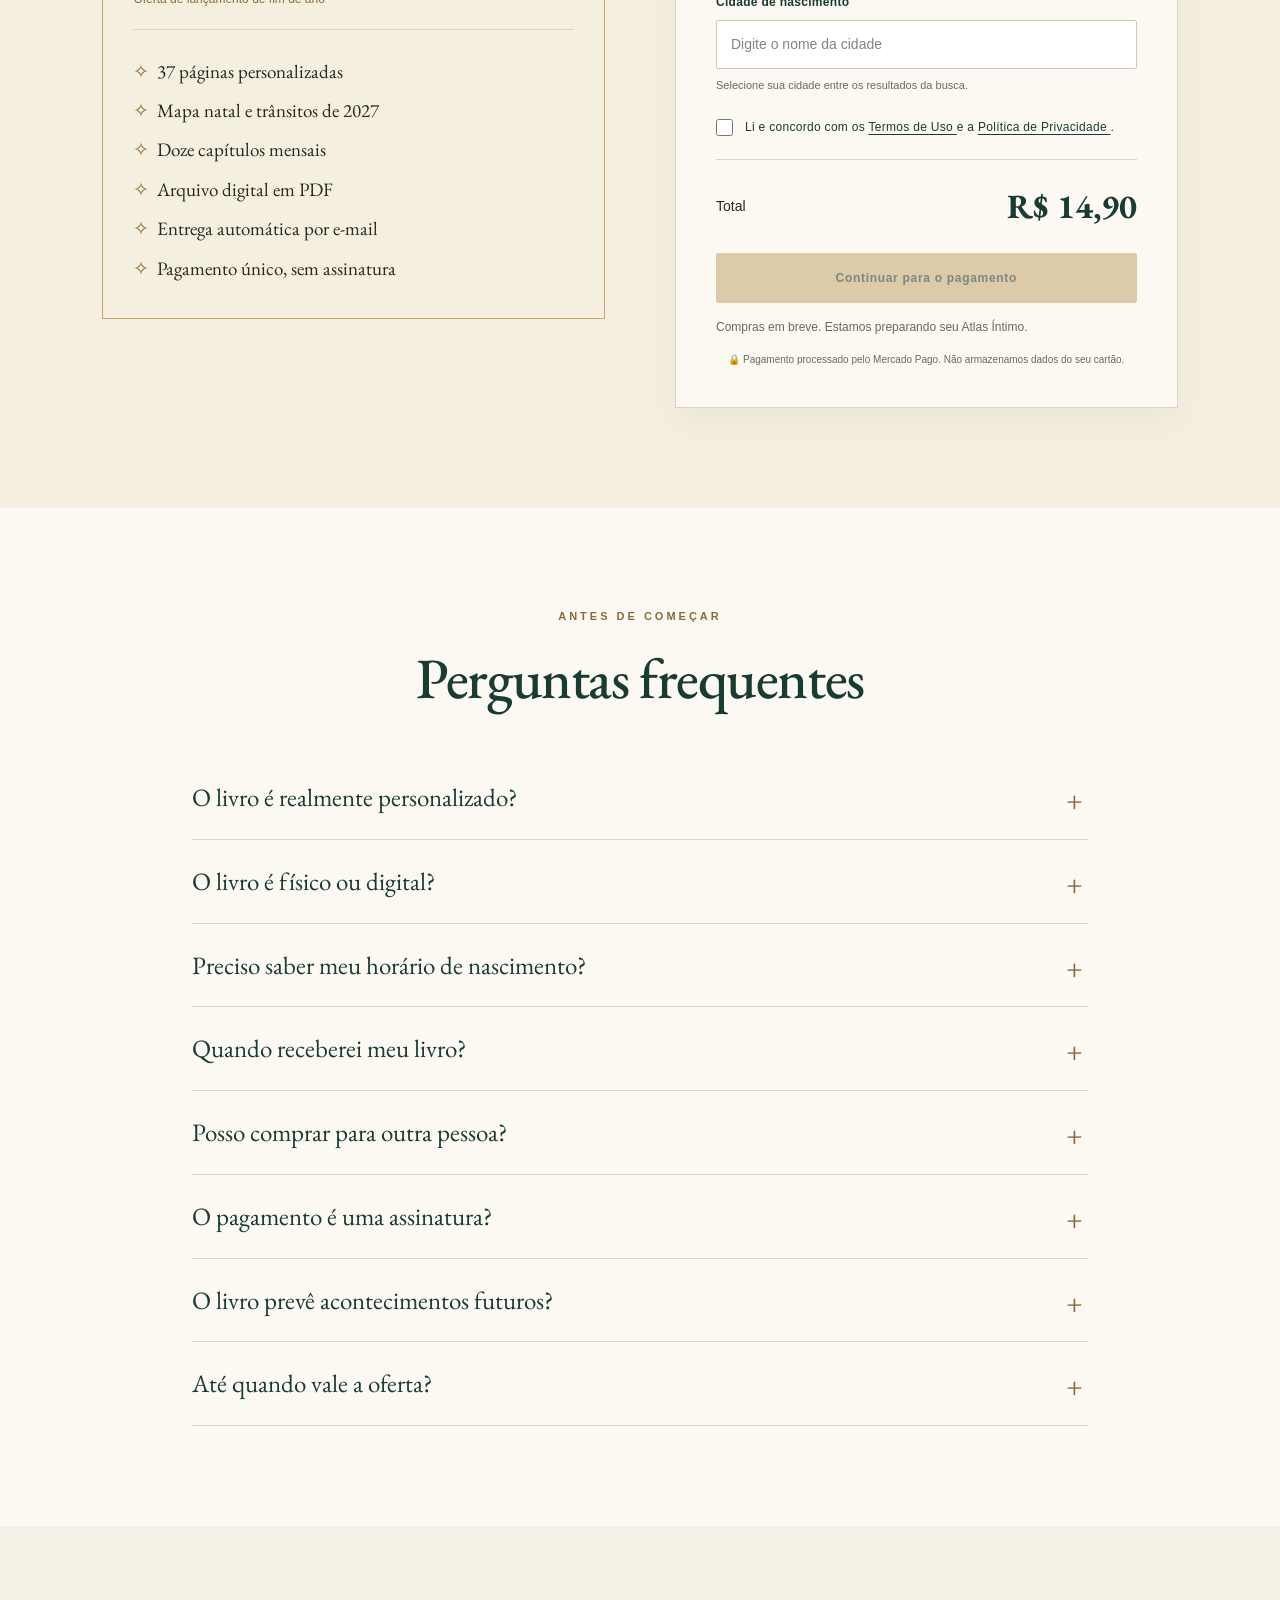
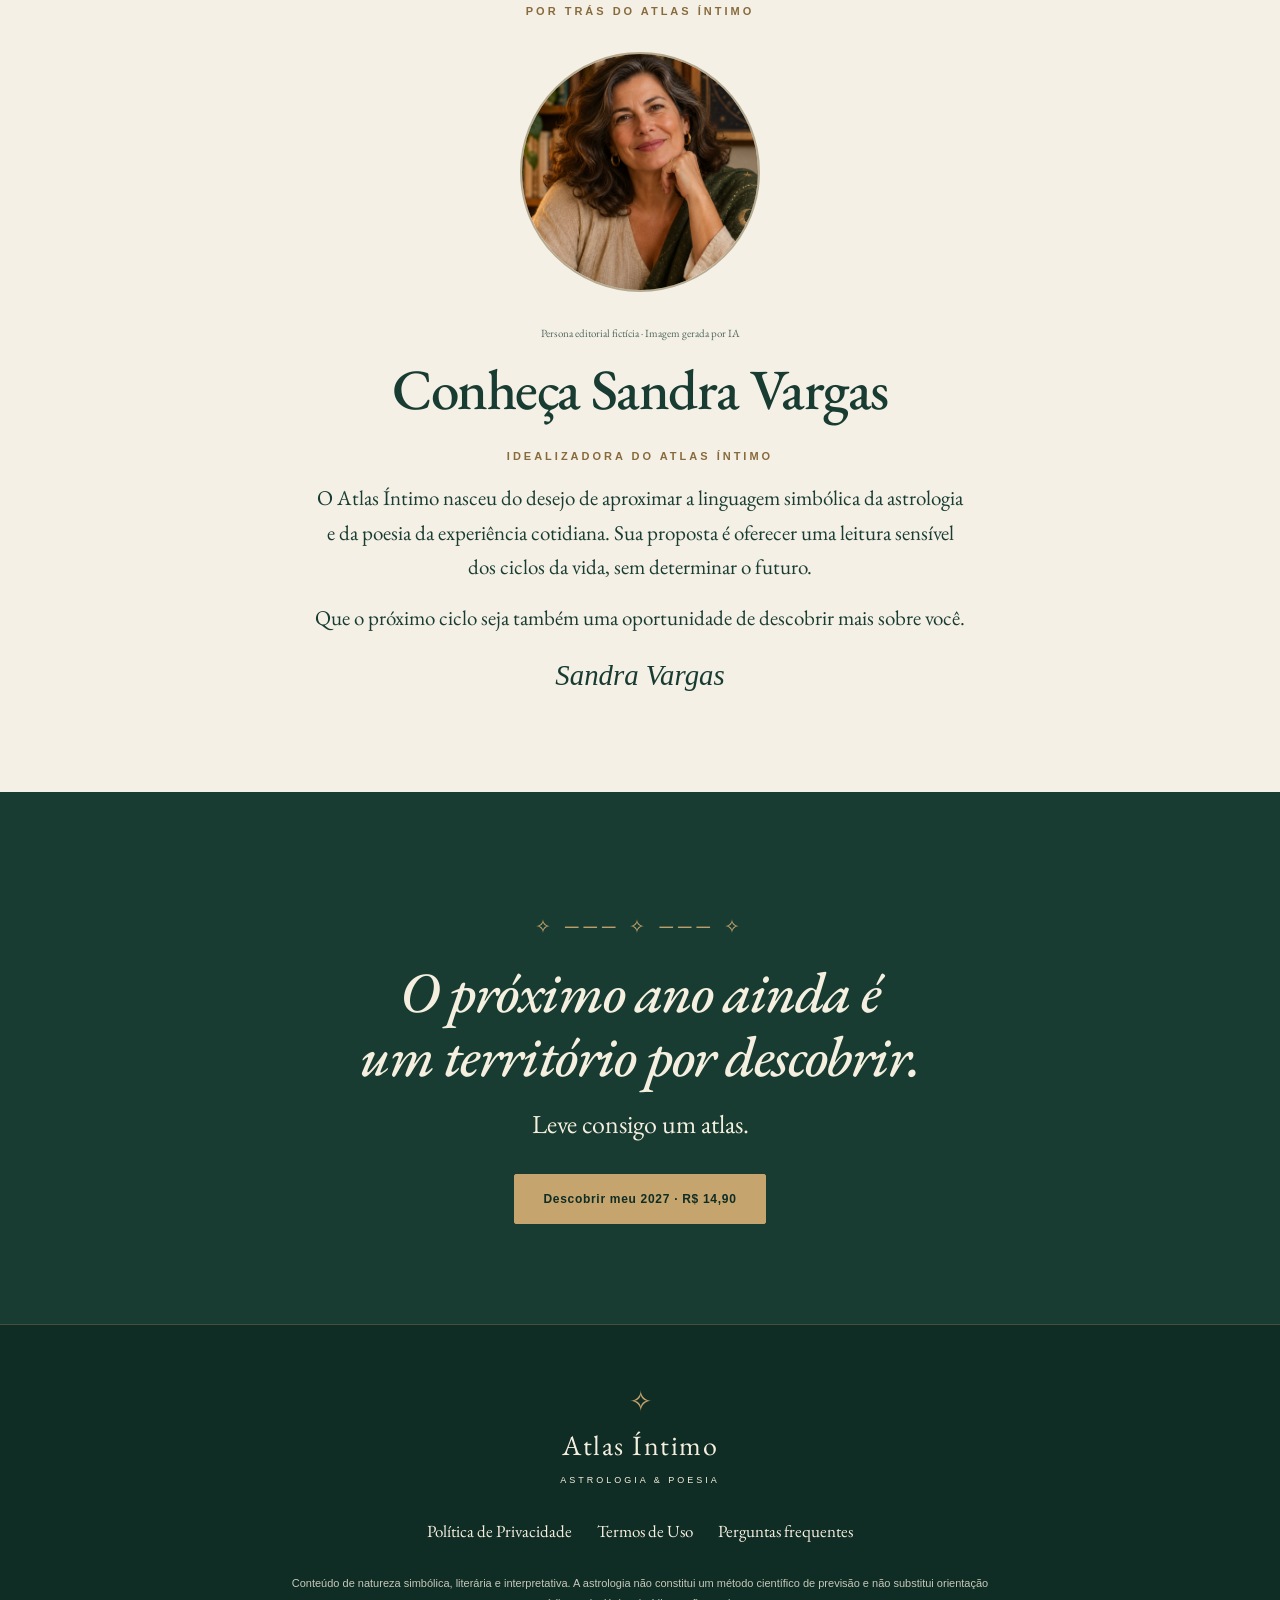
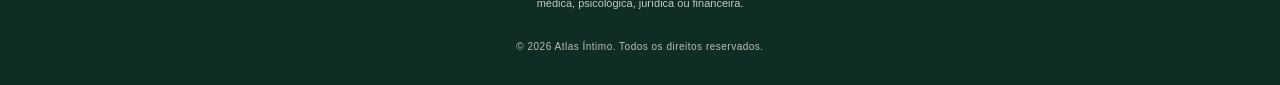
==== commit fe8d91c1: "Update index.html" ====
--- a/index.html
+++ b/index.html
@@ -600,7 +600,23 @@
 
         <section id="sandra-vargas" class="section atlas-perfil">
             <span class="eyebrow">Por trás do Atlas Íntimo</span>
-            <div class="atlas-monograma" aria-hidden="true">SV</div>
+           <img
+    src="sandra-vargas.png"
+    alt="Retrato ilustrativo de Sandra Vargas"
+    style="
+        width: 240px;
+        height: 240px;
+        object-fit: cover;
+        object-position: center 35%;
+        border-radius: 50%;
+        border: 2px solid #b6aa90;
+        display: block;
+        margin: 2rem auto;
+    "
+>
+<p style="font-size: 11px; opacity: 0.75; text-align: center;">
+    Persona editorial fictícia · Imagem gerada por IA
+</p>
             <h2>Conheça Sandra Vargas</h2>
             <p class="eyebrow">Idealizadora do Atlas Íntimo</p>
             <p>O Atlas Íntimo nasceu do desejo de aproximar a linguagem simbólica da astrologia e da poesia da experiência cotidiana. Sua proposta é oferecer uma leitura sensível dos ciclos da vida, sem determinar o futuro.</p>
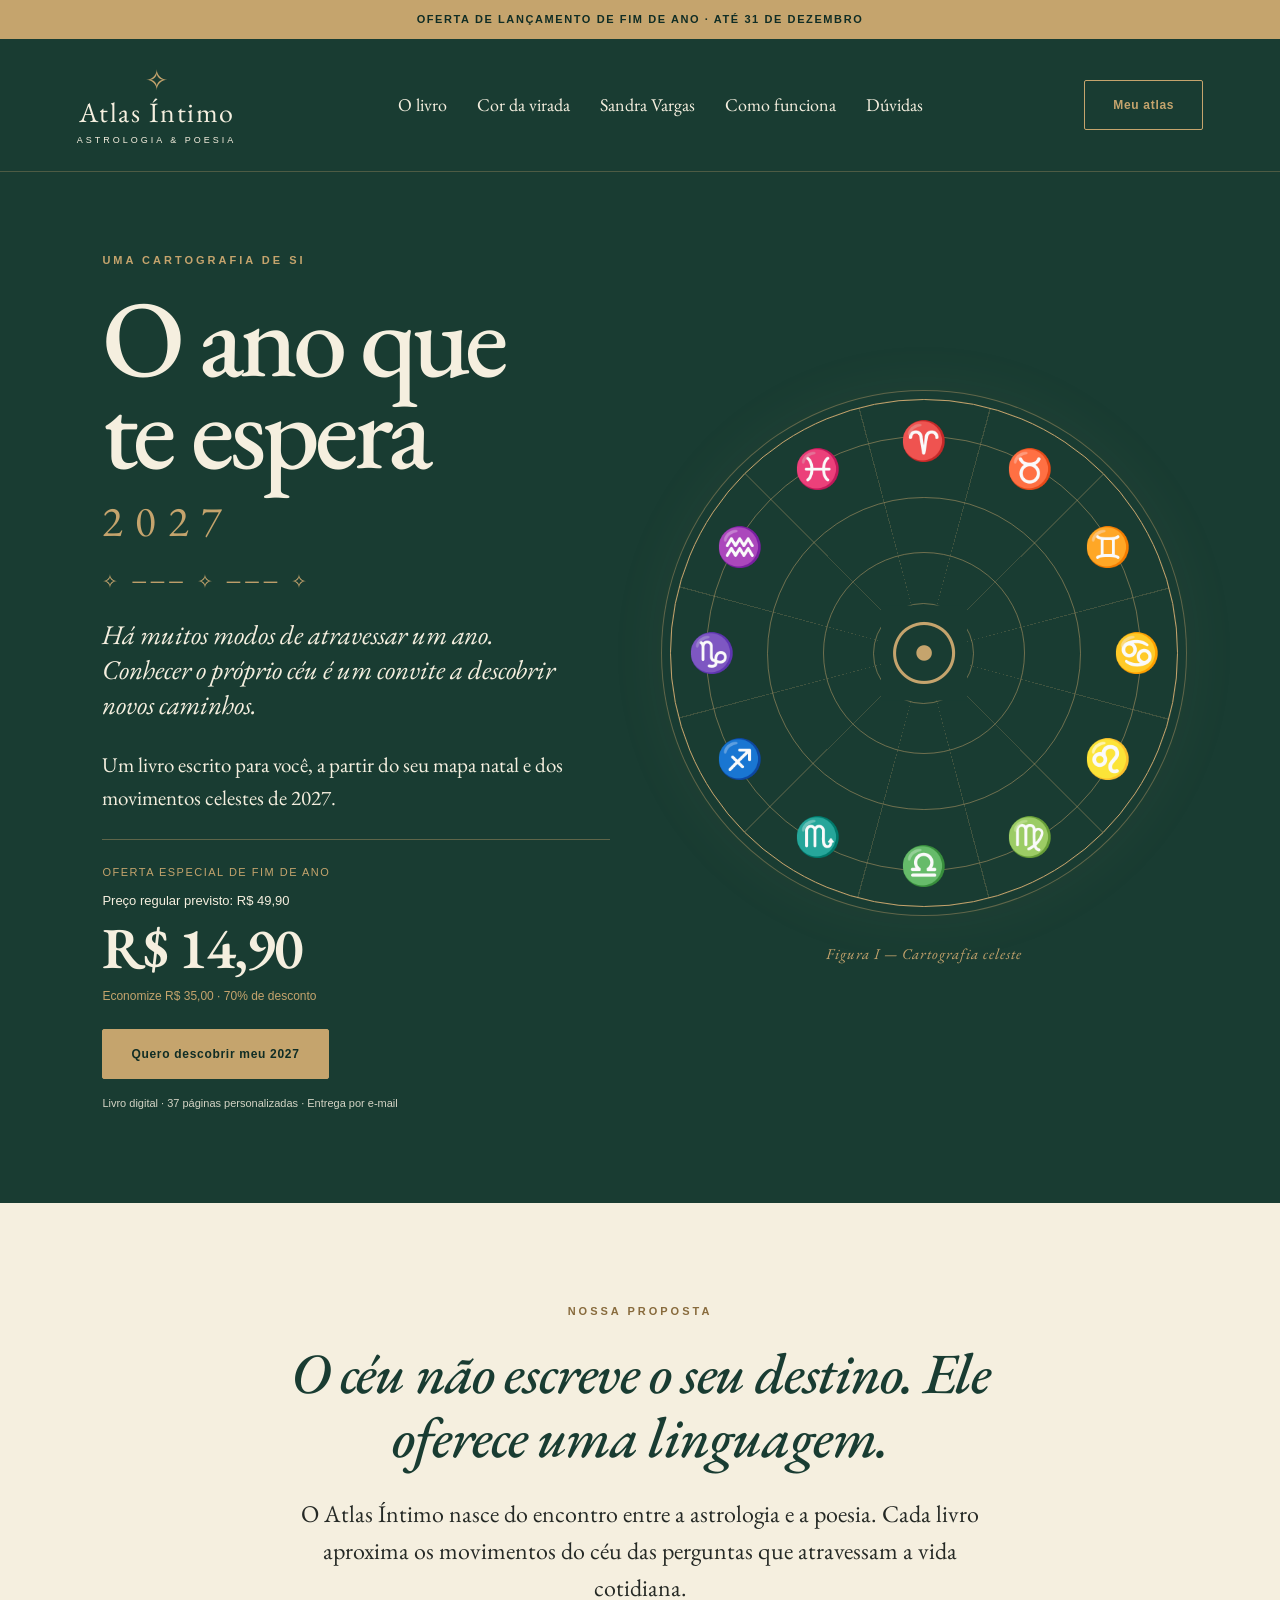
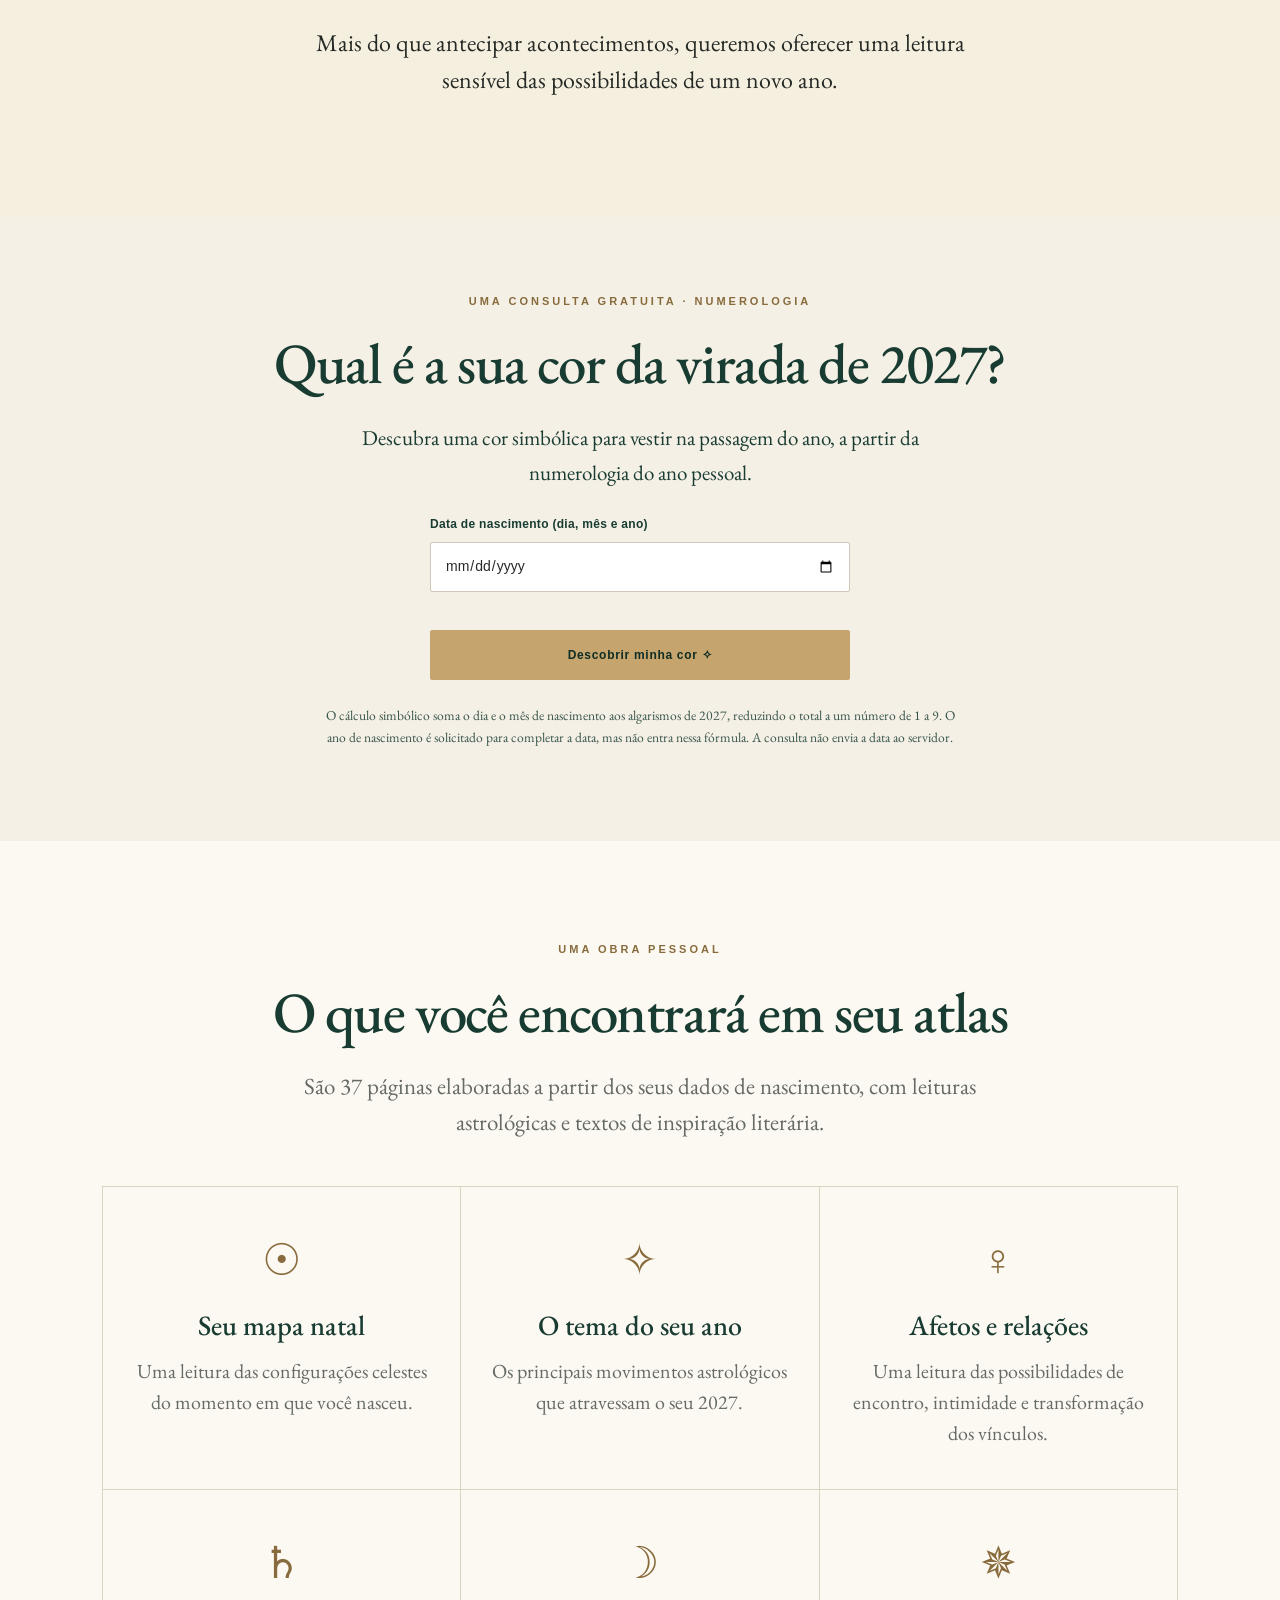
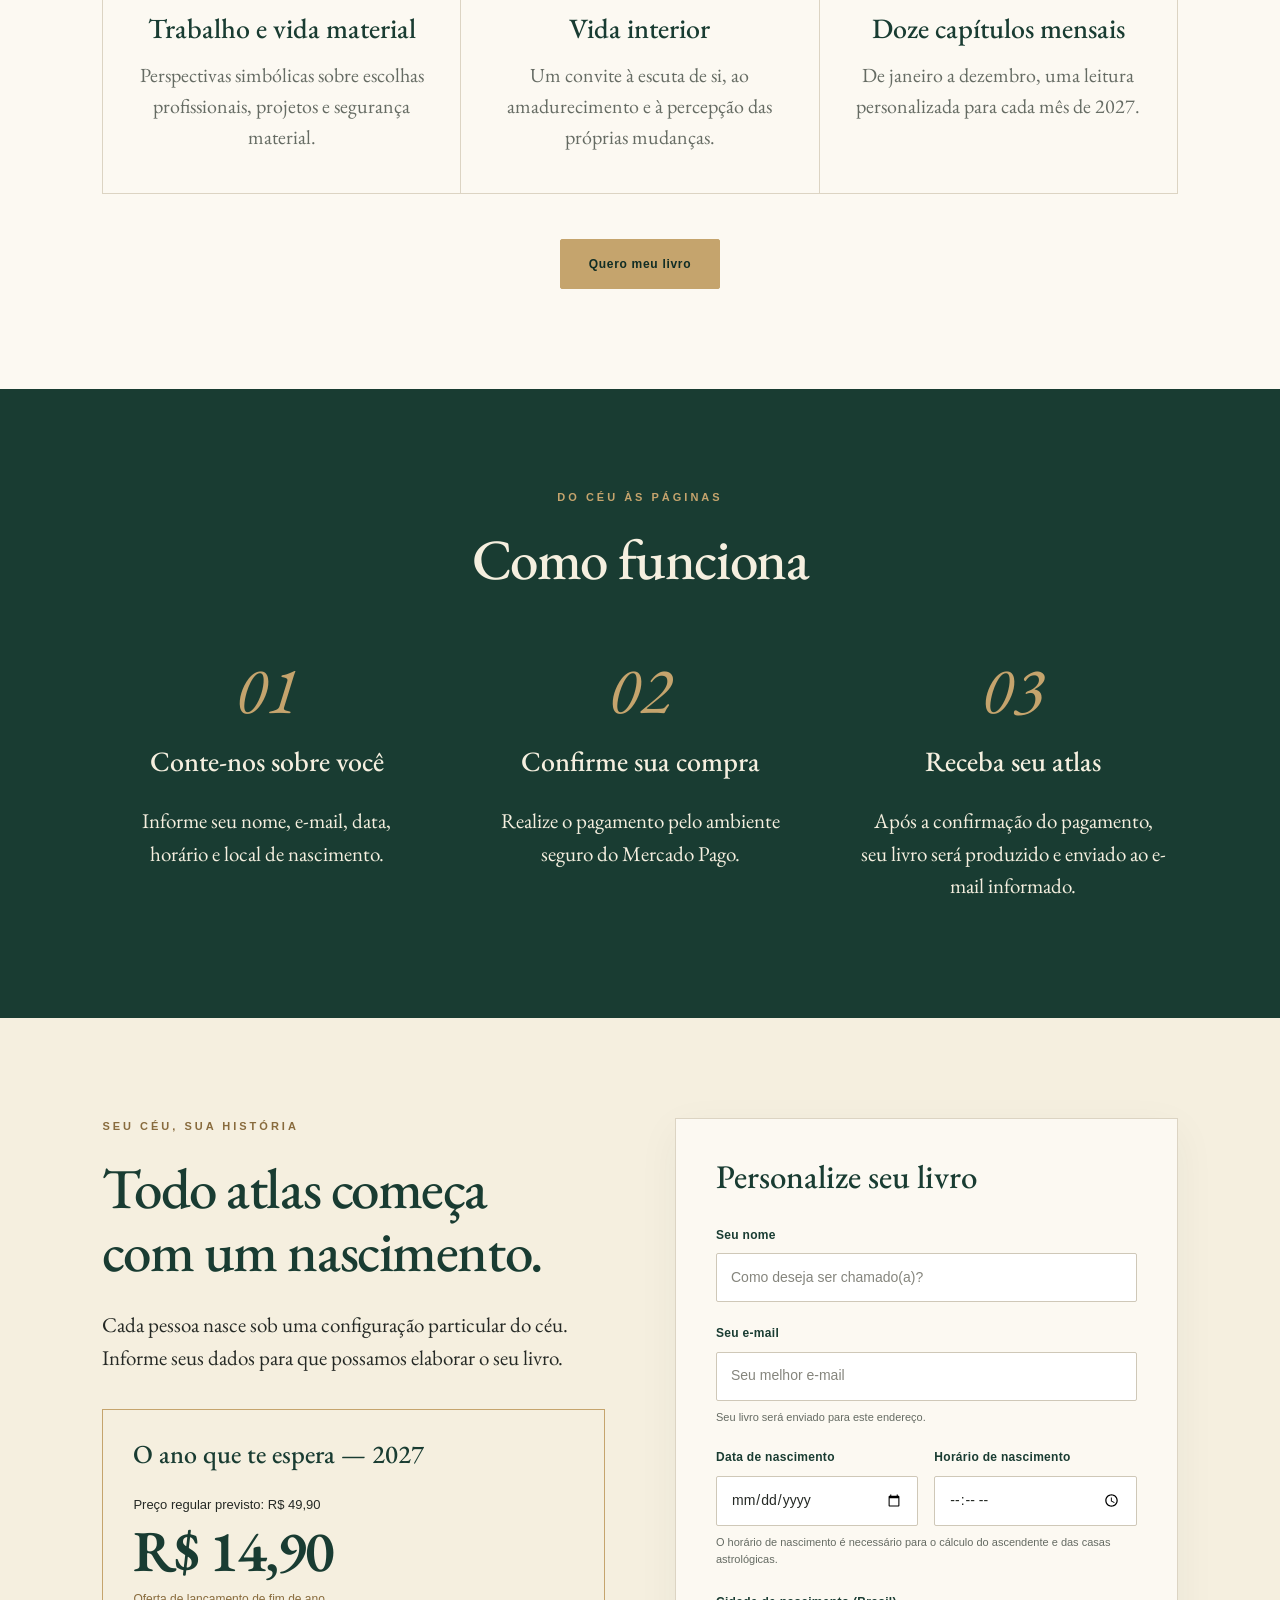
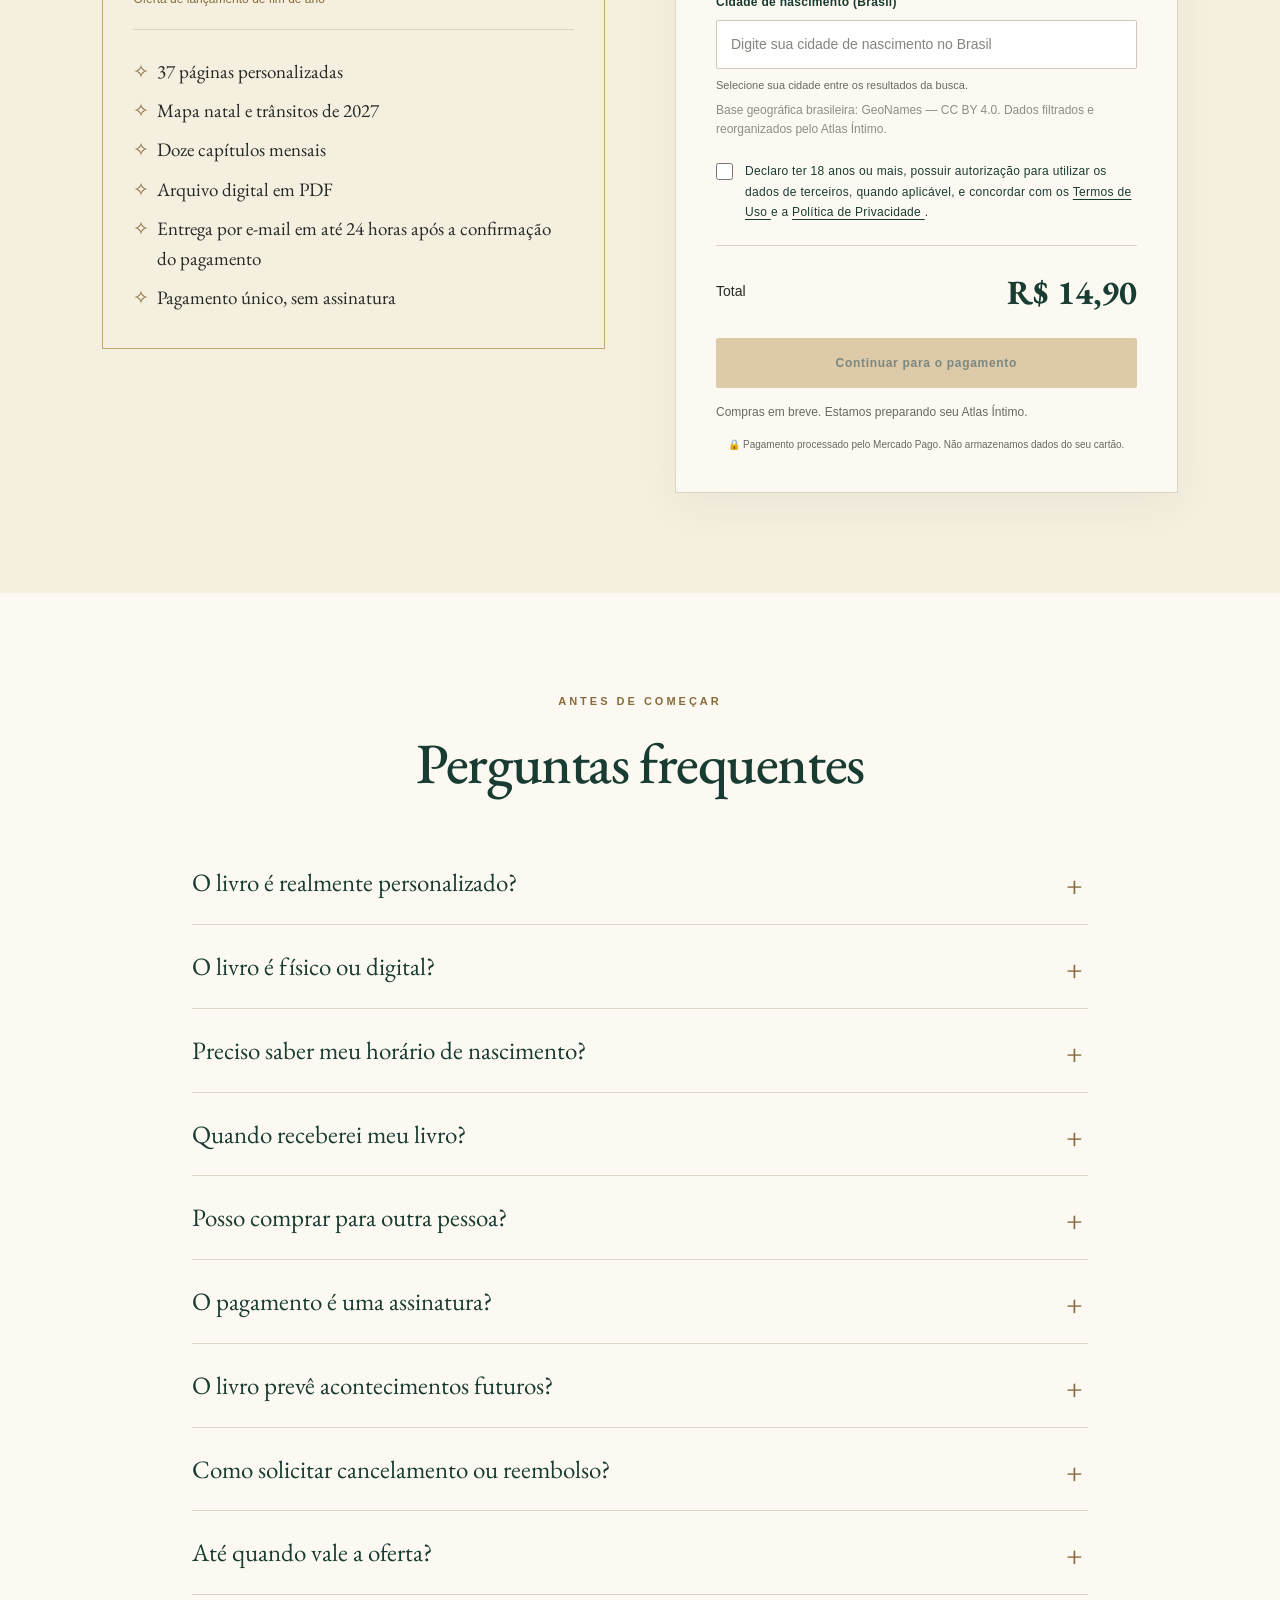
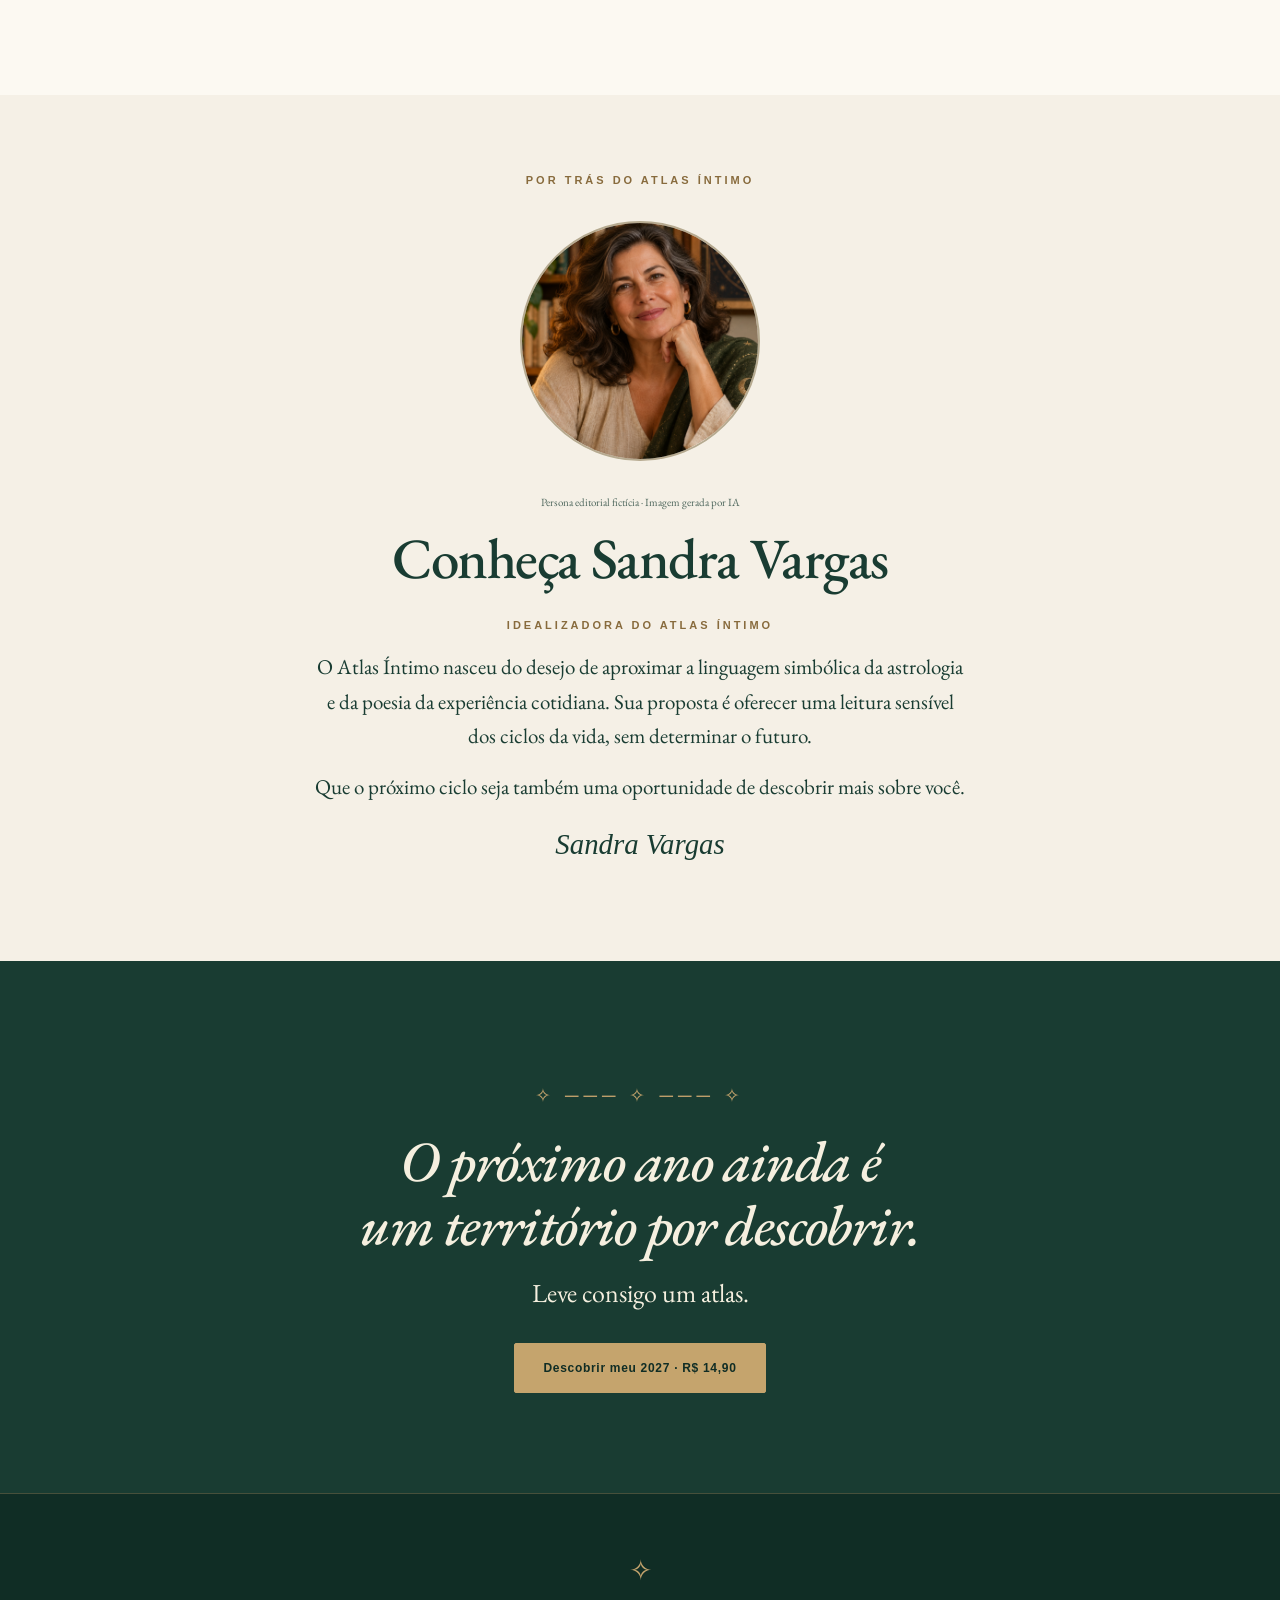
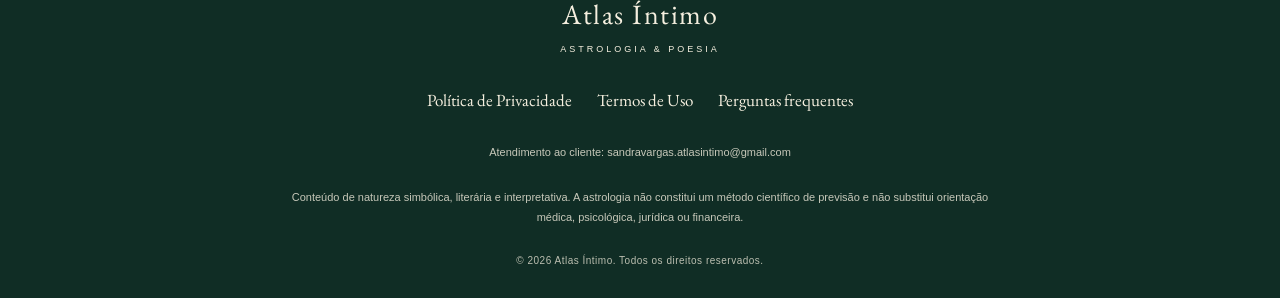
==== commit 02e22126: "Add files via upload" ====
--- a/index.html
+++ b/index.html
@@ -11,7 +11,7 @@
     <meta name="theme-color" content="#193C32">
 
     <link rel="stylesheet" href="style.css">
-    <script src="script.js" defer></script>
+    <script src="script.js?v=2" defer></script>
 <style>
 .atlas-virada,.atlas-perfil{text-align:center;background:#f5f0e6;color:#193c32;padding:clamp(2rem,6vw,5rem) 1.25rem;scroll-margin-top:6rem}
 .atlas-virada p,.atlas-perfil p{max-width:650px;margin:1rem auto;line-height:1.65}
@@ -331,7 +331,7 @@
                         <li>Mapa natal e trânsitos de 2027</li>
                         <li>Doze capítulos mensais</li>
                         <li>Arquivo digital em PDF</li>
-                        <li>Entrega automática por e-mail</li>
+                        <li>Entrega por e-mail em até 24 horas após a confirmação do pagamento</li>
                         <li>Pagamento único, sem assinatura</li>
                     </ul>
                 </div>
@@ -414,7 +414,7 @@
                 <div class="form-group city-group">
 
                     <label for="cidade_nascimento">
-                        Cidade de nascimento
+                        Cidade de nascimento (Brasil)
                     </label>
 
                     <input
@@ -466,7 +466,7 @@
                         >
 
                         <span>
-                            Li e concordo com os
+                            Declaro ter 18 anos ou mais, possuir autorização para utilizar os dados de terceiros, quando aplicável, e concordar com os
                             <a href="termos.html" target="_blank" rel="noopener">
                                 Termos de Uso
                             </a>
@@ -551,8 +551,9 @@
                     <p>
                         A produção começa após a confirmação
                         do pagamento. O arquivo será enviado
-                        automaticamente ao seu e-mail assim
-                        que estiver pronto.
+                        automaticamente ao seu e-mail em até 24 horas
+                        após a confirmação do pagamento.
+                        Confira também sua caixa de spam.
                     </p>
                 </details>
 
@@ -584,6 +585,11 @@
                         científicas nem determina acontecimentos
                         futuros.
                     </p>
+                </details>
+
+                <details>
+                    <summary>Como solicitar cancelamento ou reembolso?</summary>
+                    <p>Você poderá exercer o direito de arrependimento no prazo legal de sete dias, nos termos da legislação aplicável. Entre em contato pelo e-mail <a href="mailto:sandravargas.atlasintimo@gmail.com">sandravargas.atlasintimo@gmail.com</a>.</p>
                 </details>
 
                 <details>
@@ -660,6 +666,10 @@
             <a href="termos.html">Termos de Uso</a>
             <a href="#perguntas">Perguntas frequentes</a>
         </nav>
+
+        <p class="editorial-notice">
+            Atendimento ao cliente: <a href="mailto:sandravargas.atlasintimo@gmail.com" style="color: inherit; overflow-wrap: anywhere;">sandravargas.atlasintimo@gmail.com</a>
+        </p>
 
         <p class="editorial-notice">
             Conteúdo de natureza simbólica, literária
@@ -711,4 +721,4 @@
 })();
 </script>
 </body>
-</html>
+</html>
